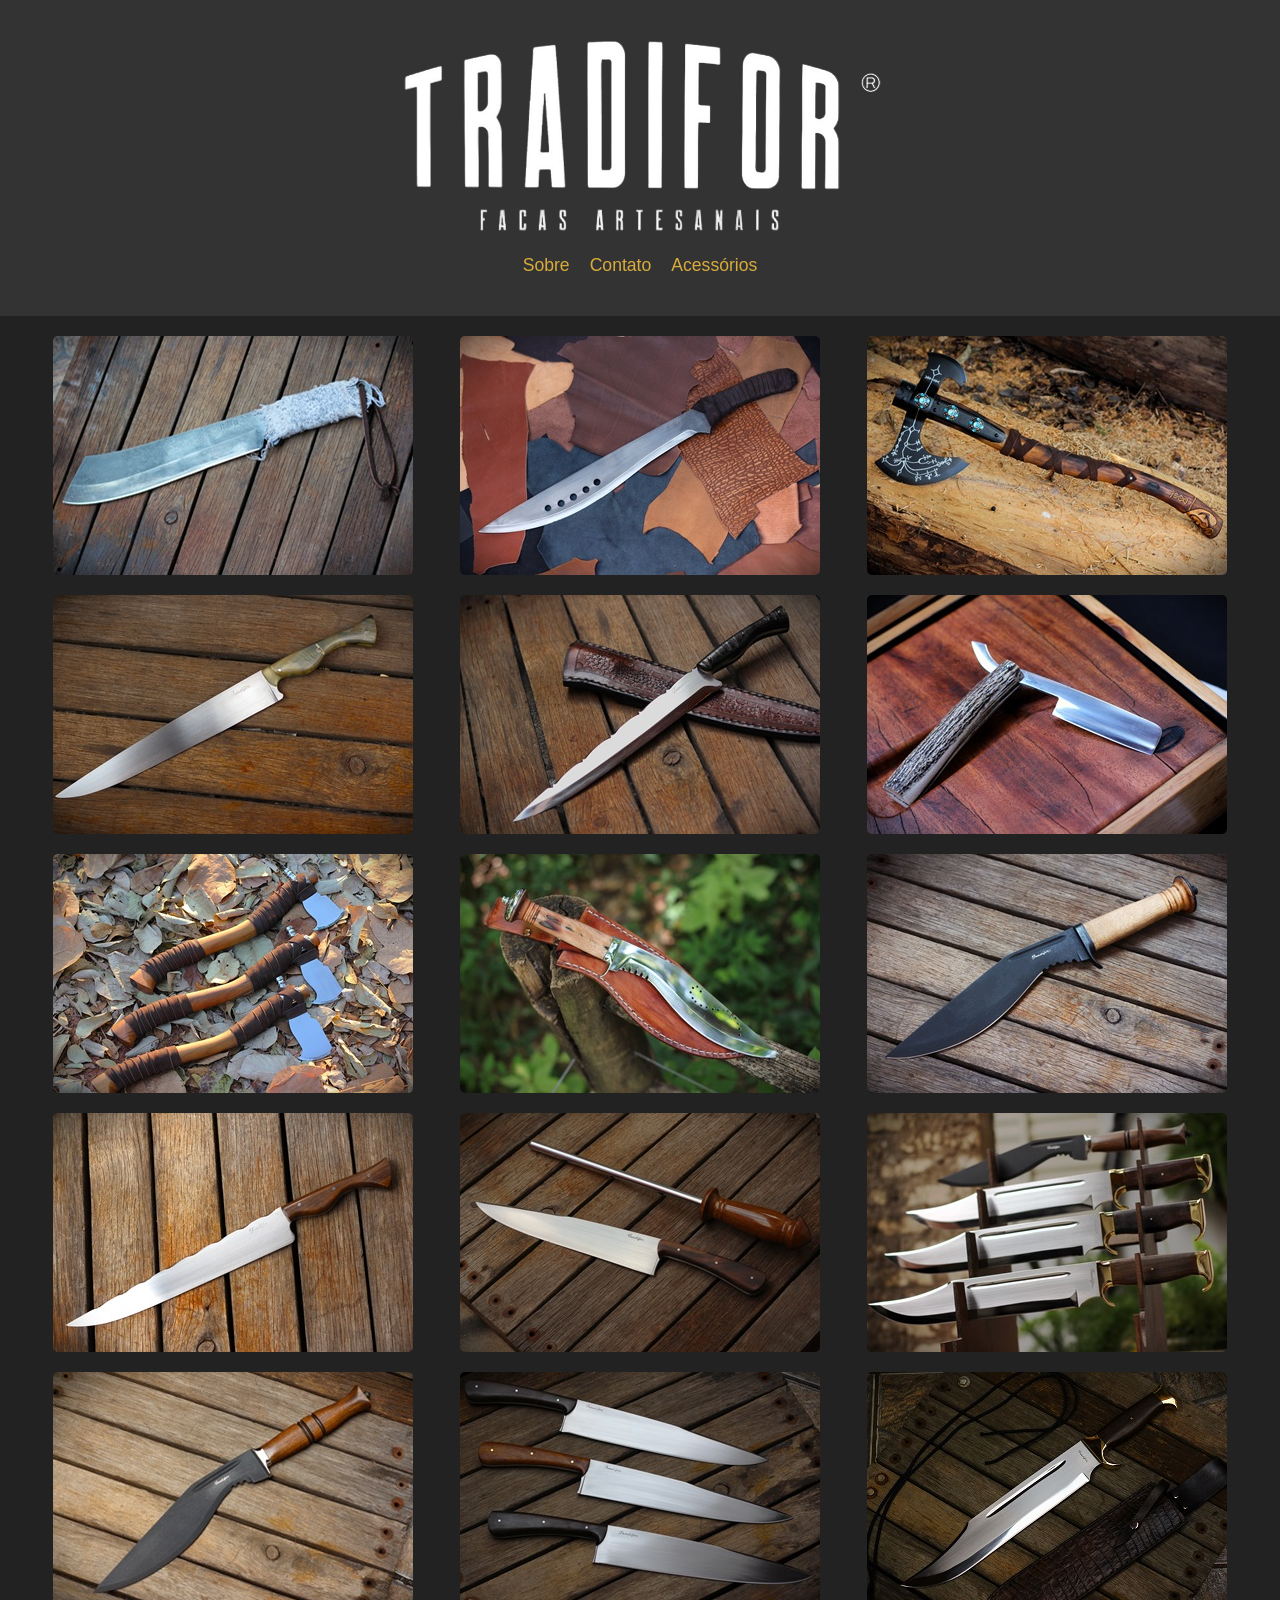
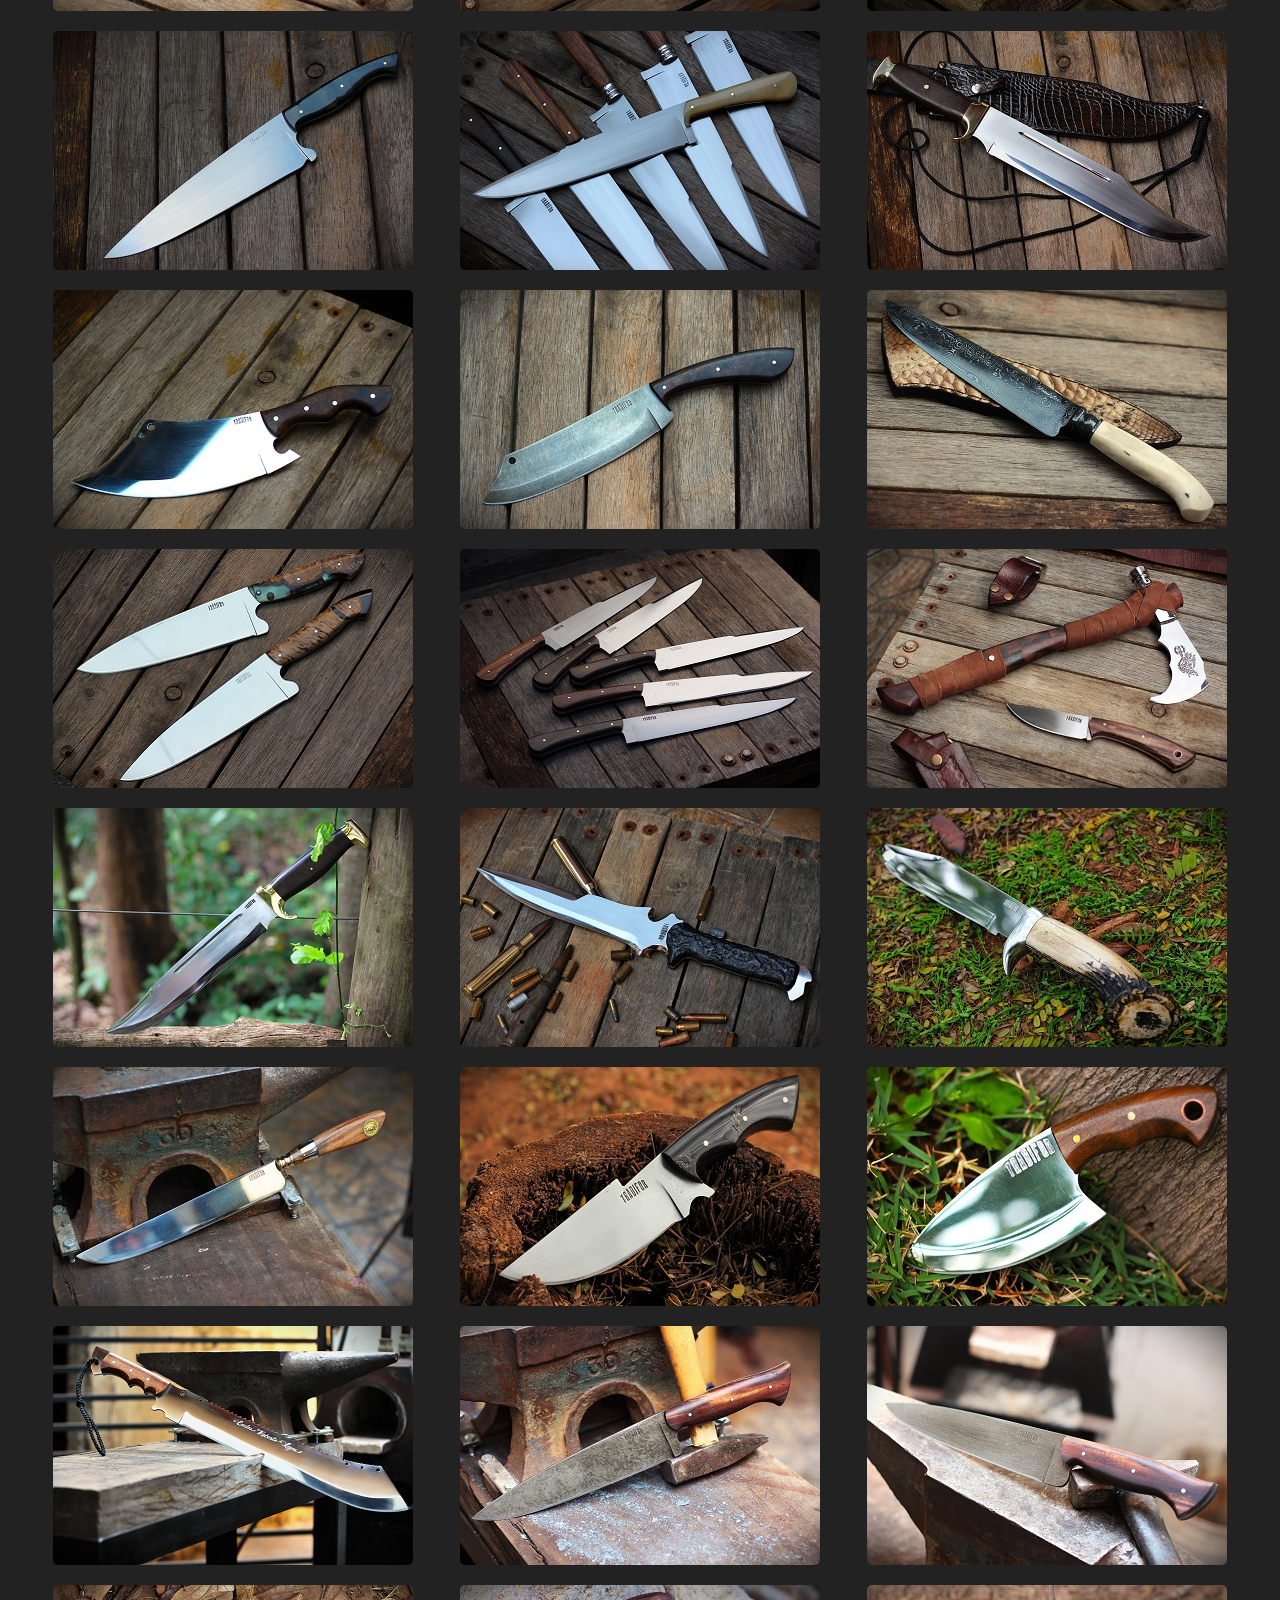
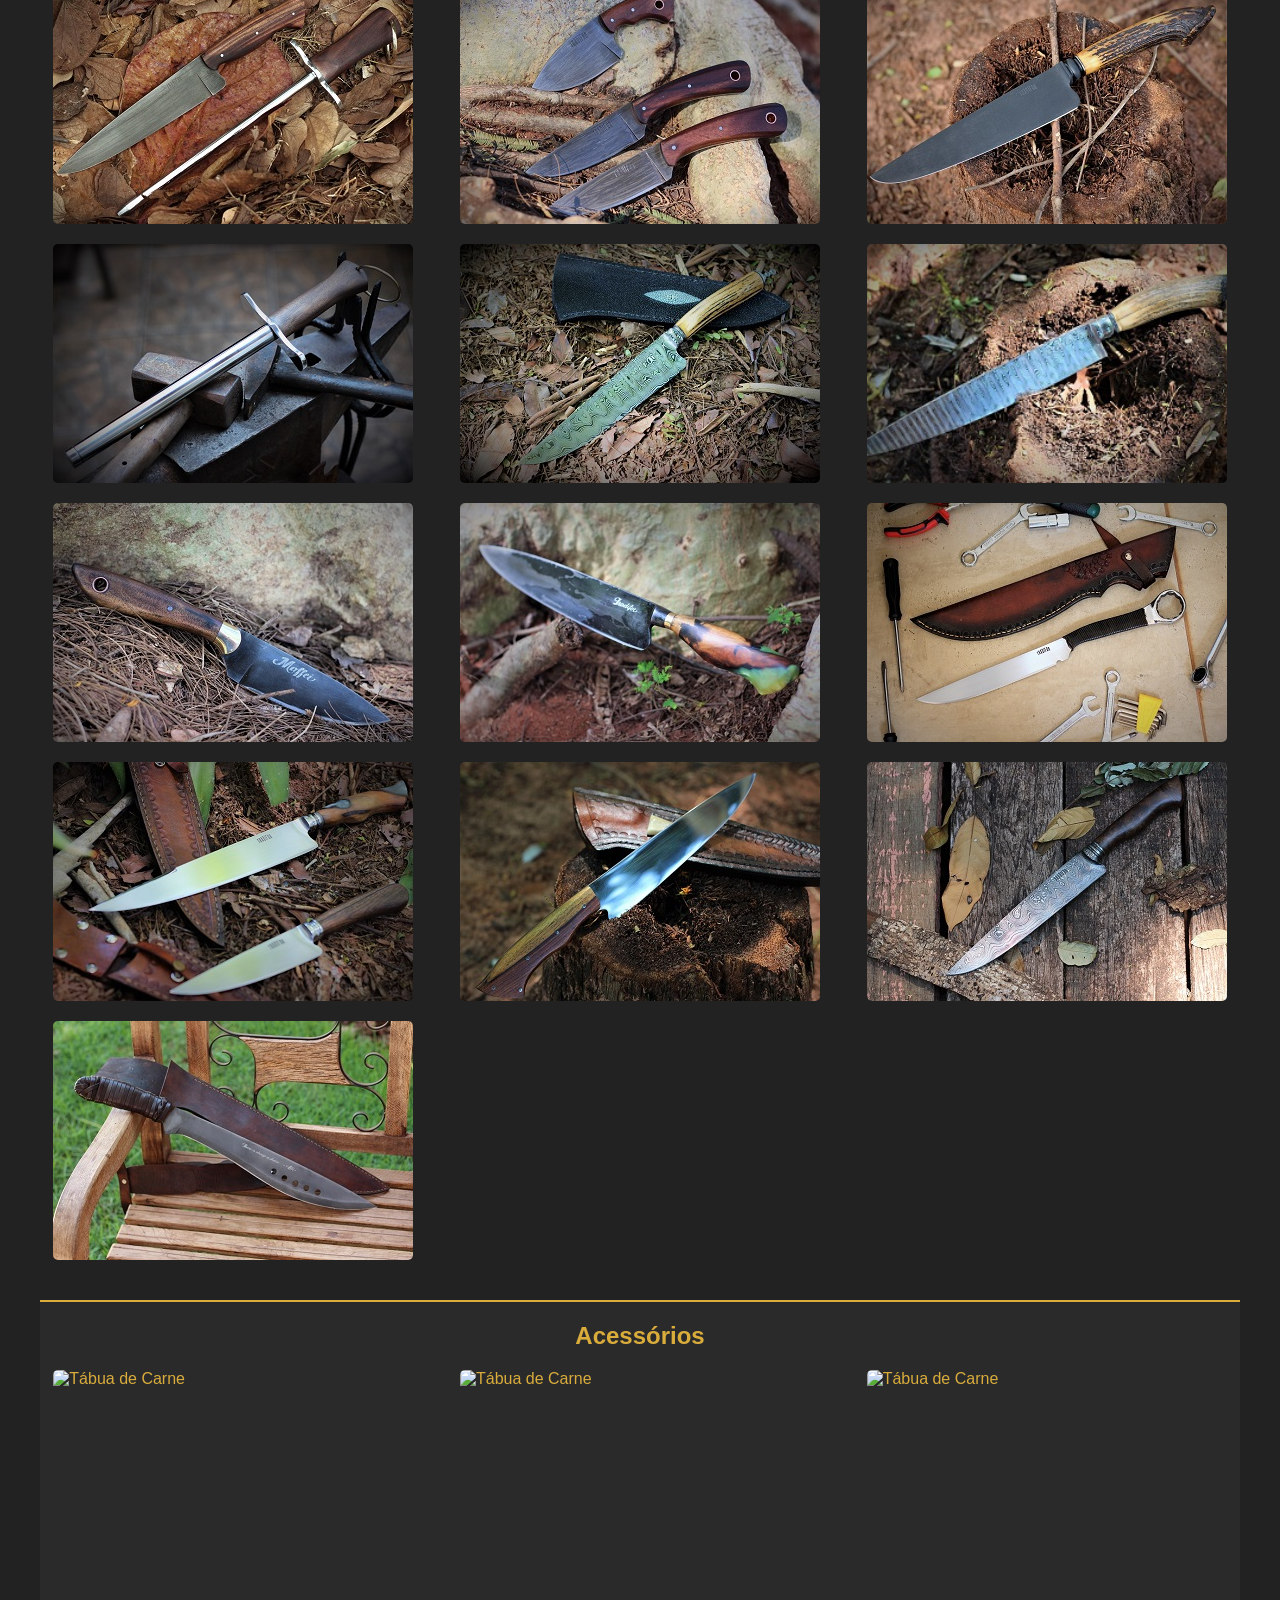
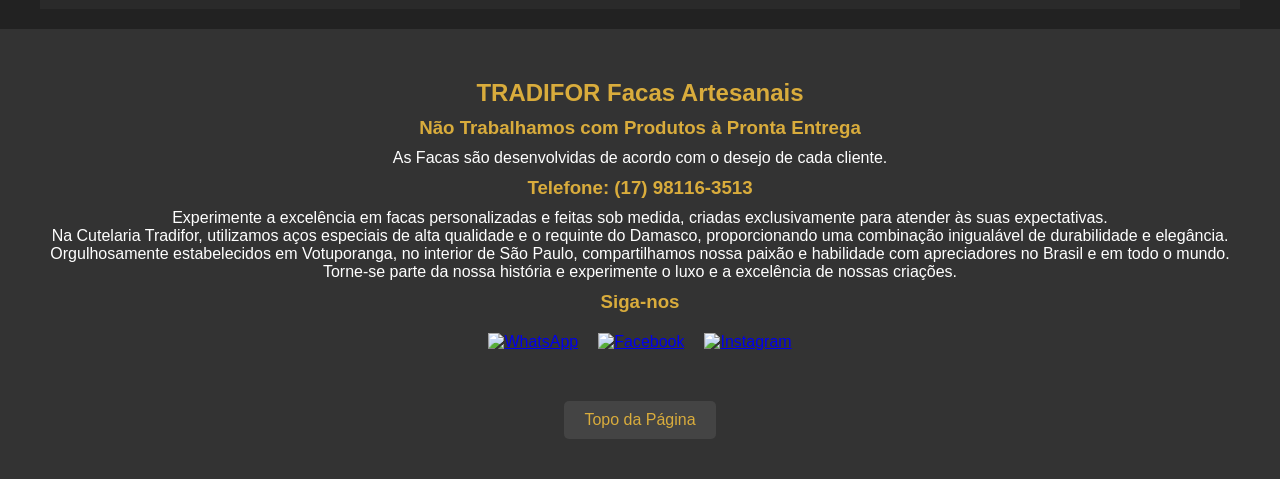
==== index.html @ 14139b2f "v1" ====
<!DOCTYPE html>
<html lang="pt-br">
<head>
    <meta charset="UTF-8">
    <meta name="viewport" content="width=device-width, initial-scale=1.0">
    <meta name="description" content="TRADIFOR Facas Artesanais. Experimente a excelência em facas personalizadas e feitas sob medida.">
    <title>Cutelaria Tradifor - Facas Artesanais</title>
    <link rel="icon" type="image/jpg" href="images/favicon.jpg">
    <link rel="stylesheet" href="styles.css?v=1.3">
</head>
<body id="top">
    <header>
        <div class="container">
            <img src="images/logo.png" alt="Logotipo da Cutelaria Tradifor" class="logo">
            <nav>
                <ul>
                    <li><a href="#sobre">Sobre</a></li>
                    <li><a href="#contato">Contato</a></li>
                    <li><a href="#acessories">Acessórios</a></li>
                </ul>
            </nav>
        </div>
    </header>

    <main class="container">
        <section class="grid" id="knives"></section>
        <section class="separator" id="acessories">
            <h2>Acessórios</h2>
            <div class="grid accessories-grid" id="acessories-grid"></div>
        </section>
    </main>

    <div class="modal" id="modal">
        <div class="modal-content">
            <img class="modal-image" id="modal-image" src="" alt="">
            <p id="modal-description"></p>
        </div>
        <span class="modal-close" onclick="closeModal('modal')">×</span>
    </div>

    <div class="modal" id="acessories-modal">
        <div class="modal-content">
            <img class="modal-image" id="acessories-modal-image" src="" alt="">
            <p id="acessories-modal-description"></p>
        </div>
        <span class="modal-close" onclick="closeModal('acessories-modal')">×</span>
    </div>

    <footer>
        <div class="container">
            <section id="sobre">
                <h2>TRADIFOR Facas Artesanais</h2>
                <h3>Não Trabalhamos com Produtos à Pronta Entrega</h3>
                <p>As Facas são desenvolvidas de acordo com o desejo de cada cliente.</p>
                <h3>Telefone: (17) 98116-3513</h3>
                <p>Experimente a excelência em facas personalizadas e feitas sob medida, criadas exclusivamente para atender às suas expectativas.<br> Na Cutelaria Tradifor, utilizamos aços especiais de alta qualidade e o requinte do Damasco, proporcionando uma combinação inigualável de durabilidade e elegância.<br> Orgulhosamente estabelecidos em Votuporanga, no interior de São Paulo, compartilhamos nossa paixão e habilidade com apreciadores no Brasil e em todo o mundo.<br> Torne-se parte da nossa história e experimente o luxo e a excelência de nossas criações.</p>
            </section>

            <section id="contato">
                <h3>Siga-nos</h3>
                <div class="social-icons">
                    <a href="https://wa.me/5517981163513" target="_blank" aria-label="Contato via WhatsApp">
                        <img src="https://upload.wikimedia.org/wikipedia/commons/6/6b/WhatsApp.svg" alt="WhatsApp" width="30" height="30">
                    </a>
                    <a href="https://www.facebook.com/profile.php?id=100037933211123" target="_blank" aria-label="Página no Facebook">
                        <img src="https://upload.wikimedia.org/wikipedia/commons/5/51/Facebook_f_logo_%282019%29.svg" alt="Facebook" width="30" height="30">
                    </a>
                    <a href="https://www.instagram.com/tradifor" target="_blank" aria-label="Perfil no Instagram">
                        <img src="https://upload.wikimedia.org/wikipedia/commons/thumb/a/a5/Instagram_icon.png/1024px-Instagram_icon.png" alt="Instagram" width="30" height="30">
                    </a>
                </div>
            </section>
        </div>
        <a href="#top" class="top-button">Topo da Página</a>
    </footer>

    <script src="script.js?v=1.3"></script>
</body>
</html>
---- styles.css ----
body {
    font-family: Arial, sans-serif;
    margin: 0;
    padding: 0;
    background-color: #222;
    color: #d9ac3c;
}

.container {
    max-width: 1200px;
    margin: 0 auto;
    padding: 20px;
}

header {
    font-family: 'Stencil', sans-serif;
    text-align: center;
    background-color: #333;
    color: #d9ac3c;
    padding: 10px 0;
}

.logo {
    width: 360px;
    height: auto;
}

@media (min-width: 600px) {
    .logo {
        width: 500px;
    }
}

nav ul {
    list-style-type: none;
    padding: 10px 0;
    margin: 0;
    display: flex;
    justify-content: center;
    gap: 20px;
}

nav ul li {
    display: inline;
}

nav ul li a {
    color: #d9ac3c;
    text-decoration: none;
    font-size: 1.1em;
}

nav ul li a:hover {
    color: #fff;
}

.grid {
    display: grid;
    grid-template-columns: 1fr;
    grid-gap: 20px;
    justify-items: center;
}

@media (min-width: 600px) {
    .grid {
        grid-template-columns: repeat(2, 1fr);
    }
}

@media (min-width: 900px) {
    .grid {
        grid-template-columns: repeat(3, 1fr);
    }
}

.thumbnail {
    cursor: pointer;
    width: 360px;
    height: 239px;
    object-fit: cover;
    border-radius: 5px;
    transition: transform 0.2s;
}

.thumbnail:hover {
    transform: scale(1.05);
}

.modal {
    display: none;
    position: fixed;
    top: 0;
    left: 0;
    width: 100%;
    height: 100%;
    background-color: rgba(0, 0, 0, 0.8);
    z-index: 10;
}

.modal-content {
    position: absolute;
    top: 50%;
    left: 50%;
    transform: translate(-50%, -50%);
    text-align: center;
    background-color: #333;
    padding: 20px;
    border-radius: 5px;
}

.modal-image {
    max-width: 90vw;
    max-height: 80vh;
    width: auto;
    height: auto;
    border-radius: 5px;
}

.modal-close {
    position: absolute;
    top: 15px;
    right: 15px;
    cursor: pointer;
    font-size: 30px;
    color: #d9ac3c;
    transition: color 0.2s;
}

.modal-close:hover {
    color: #fff;
}

.modal-content p {
    color: #fff;
    margin: 10px 0 0;
    font-size: 1em;
}

footer {
    background-color: #333;
    color: #fff;
    padding: 20px 0;
    text-align: center;
}

footer h2, footer h3 {
    color: #d9ac3c;
    margin: 10px 0;
}

footer p {
    margin: 5px 0;
}

.social-icons {
    display: flex;
    justify-content: center;
    gap: 20px;
    padding: 10px 0;
}

.social-icons a img {
    width: 30px;
    height: 30px;
    transition: transform 0.2s;
}

.social-icons a:hover img {
    transform: scale(1.1);
}

.top-button {
    display: inline-block;
    padding: 10px 20px;
    margin: 20px 0;
    color: #d9ac3c;
    text-decoration: none;
    background-color: #444;
    border-radius: 5px;
    font-family: 'Stencil', sans-serif;
    transition: background-color 0.2s;
}

.top-button:hover {
    background-color: #555;
    color: #fff;
}

/* Estilos para separação da seção de acessórios */
.separator {
    margin-top: 40px;
    padding-top: 20px;
    border-top: 2px solid #d9ac3c;
    background-color: #2a2a2a;
}

.separator h2 {
    font-family: 'Stencil', sans-serif;
    text-align: center;
    color: #d9ac3c;
    margin: 0 0 20px 0; /* Remove margem superior e adiciona margem inferior */
    width: 100%; /* Garante que o h2 ocupe a linha inteira */
}

.accessories-grid {
    width: 100%; /* Garante que o grid ocupe toda a largura disponível */
}

/* Ajuste para telas menores */
@media (max-width: 600px) {
    .separator {
        margin-top: 30px;
        padding-top: 15px;
    }
}
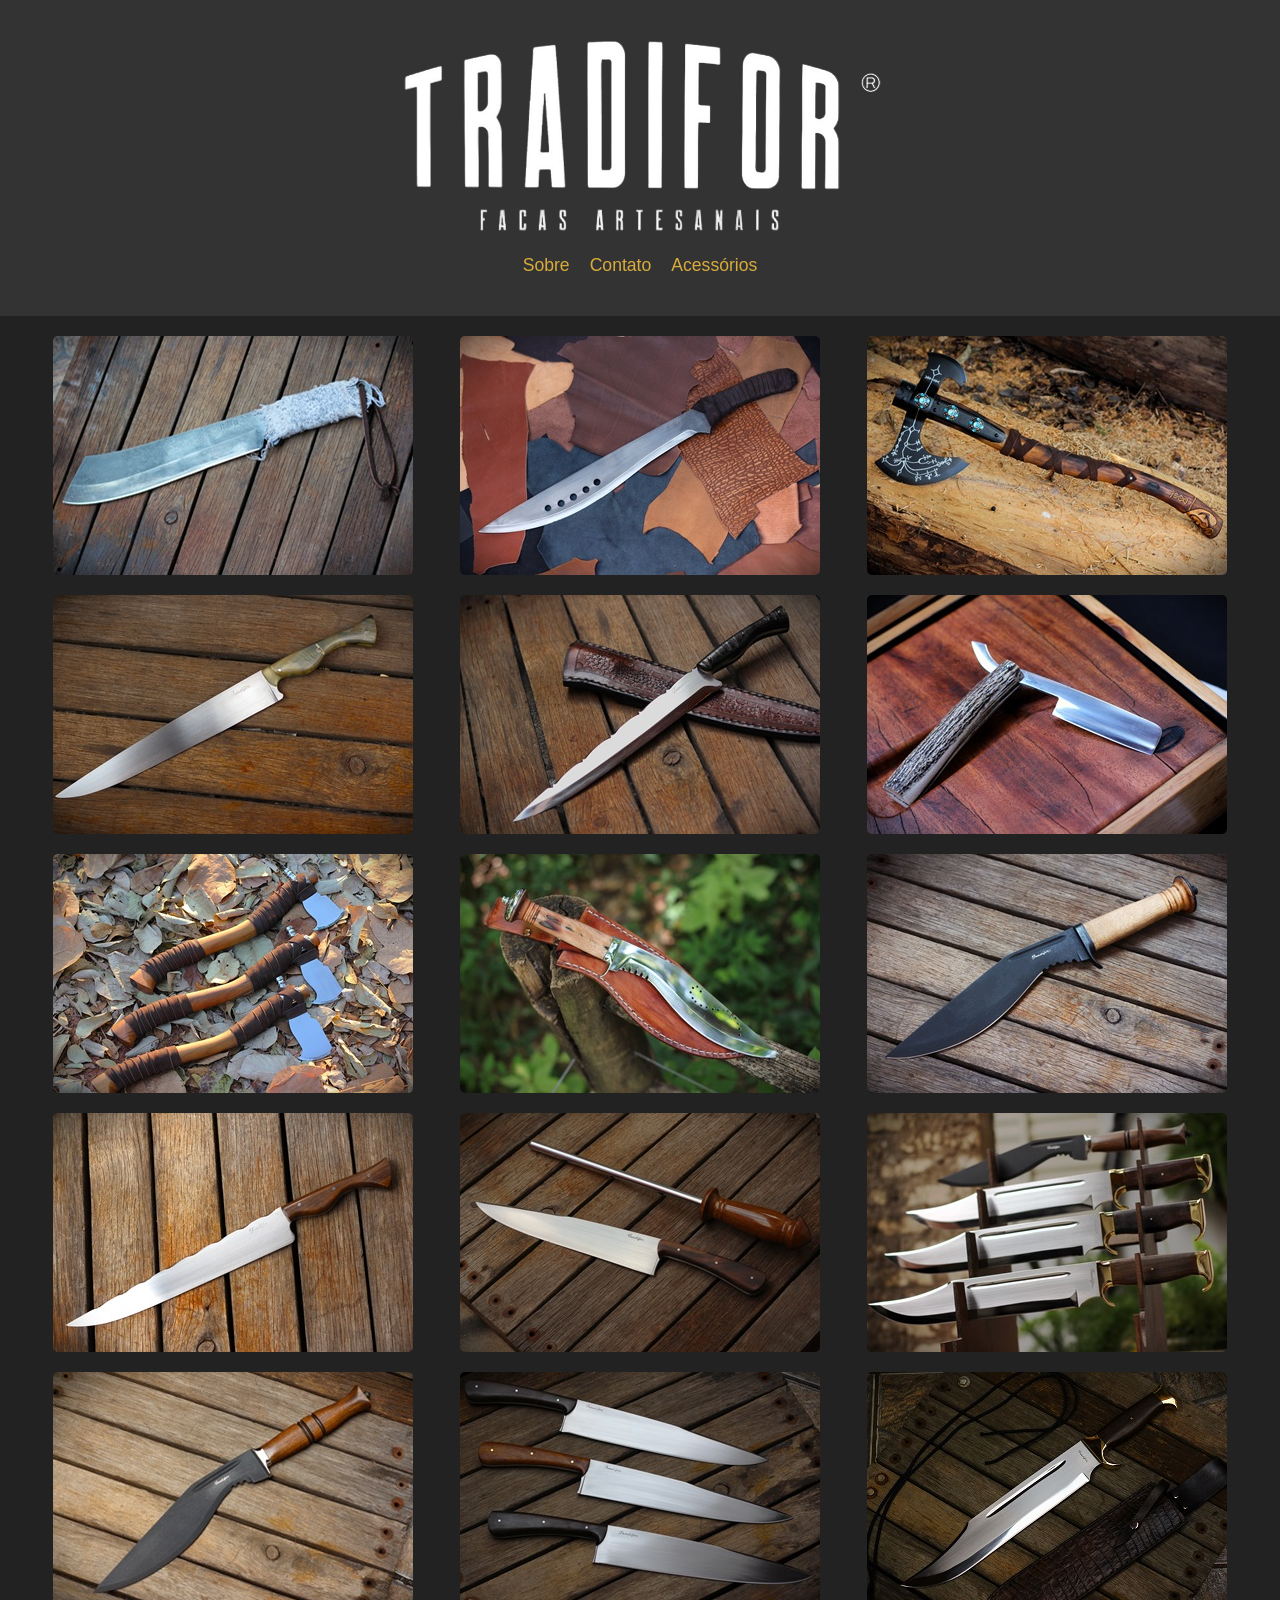
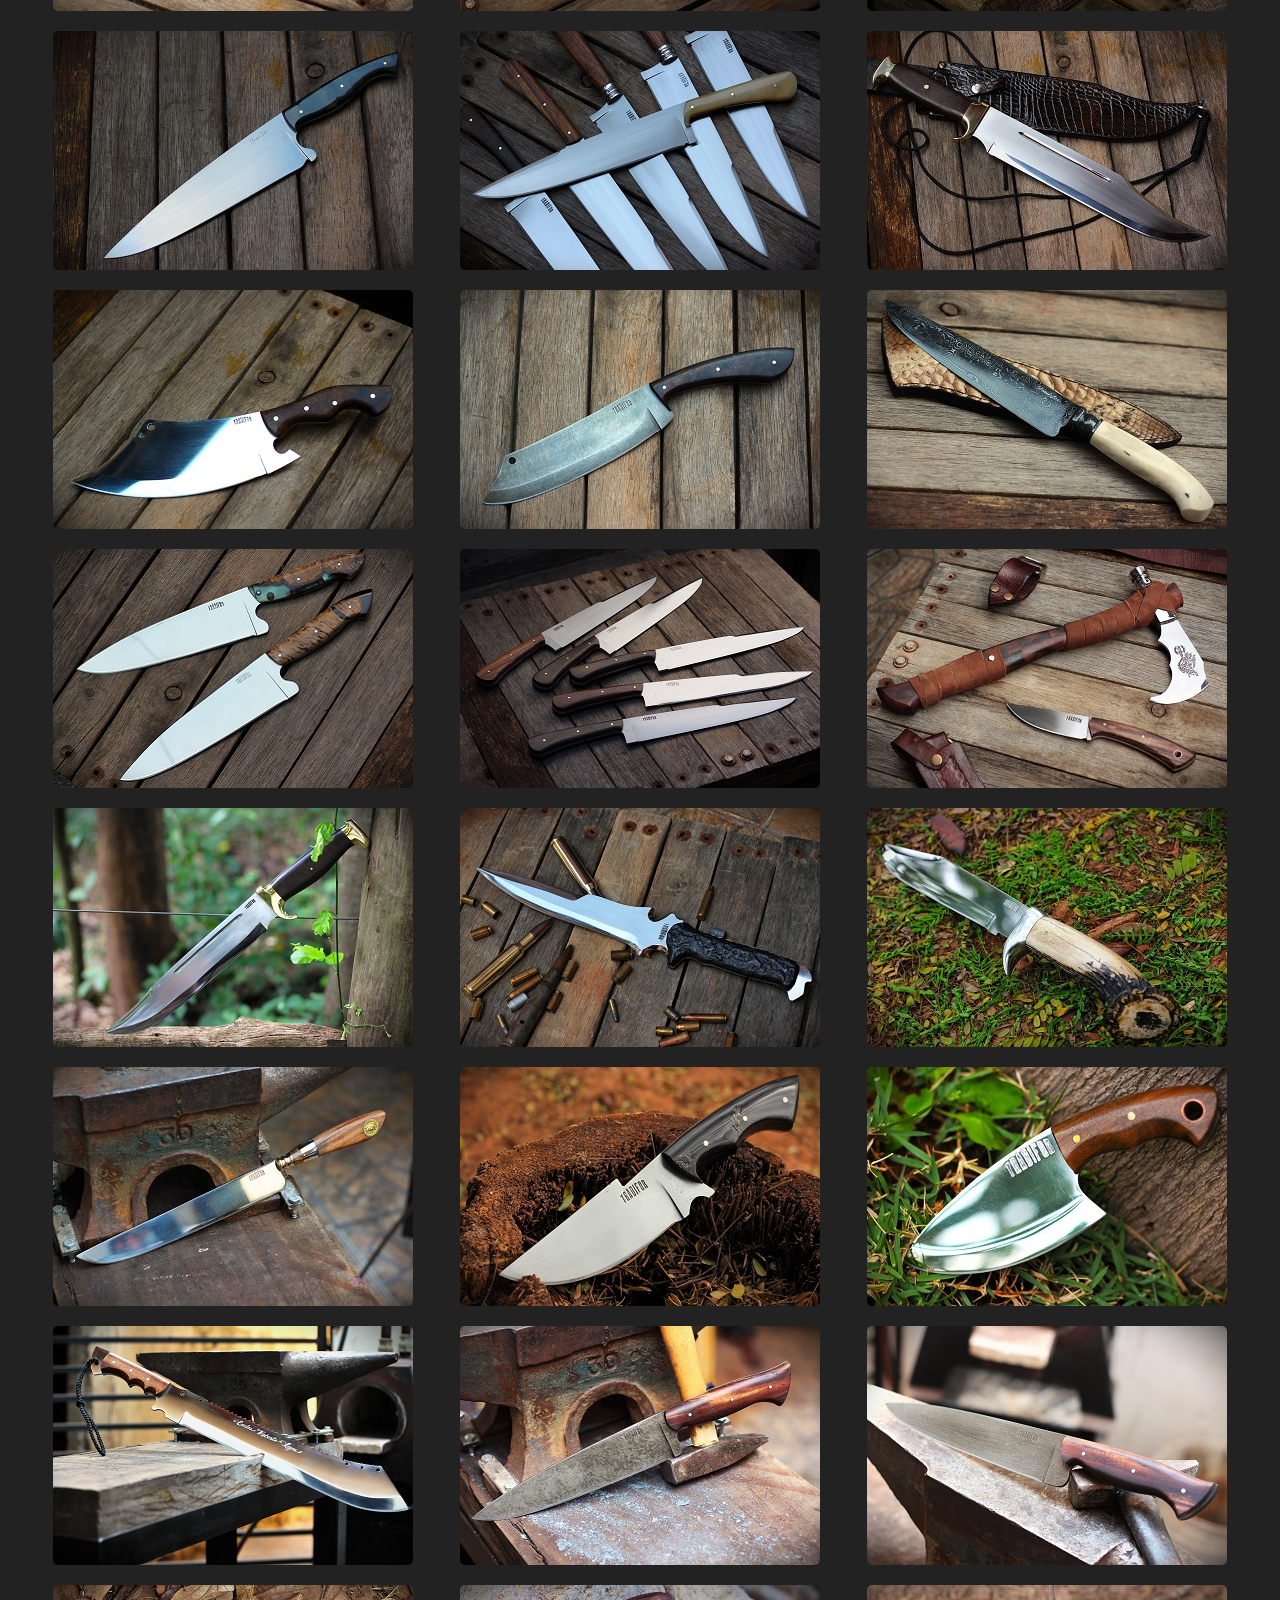
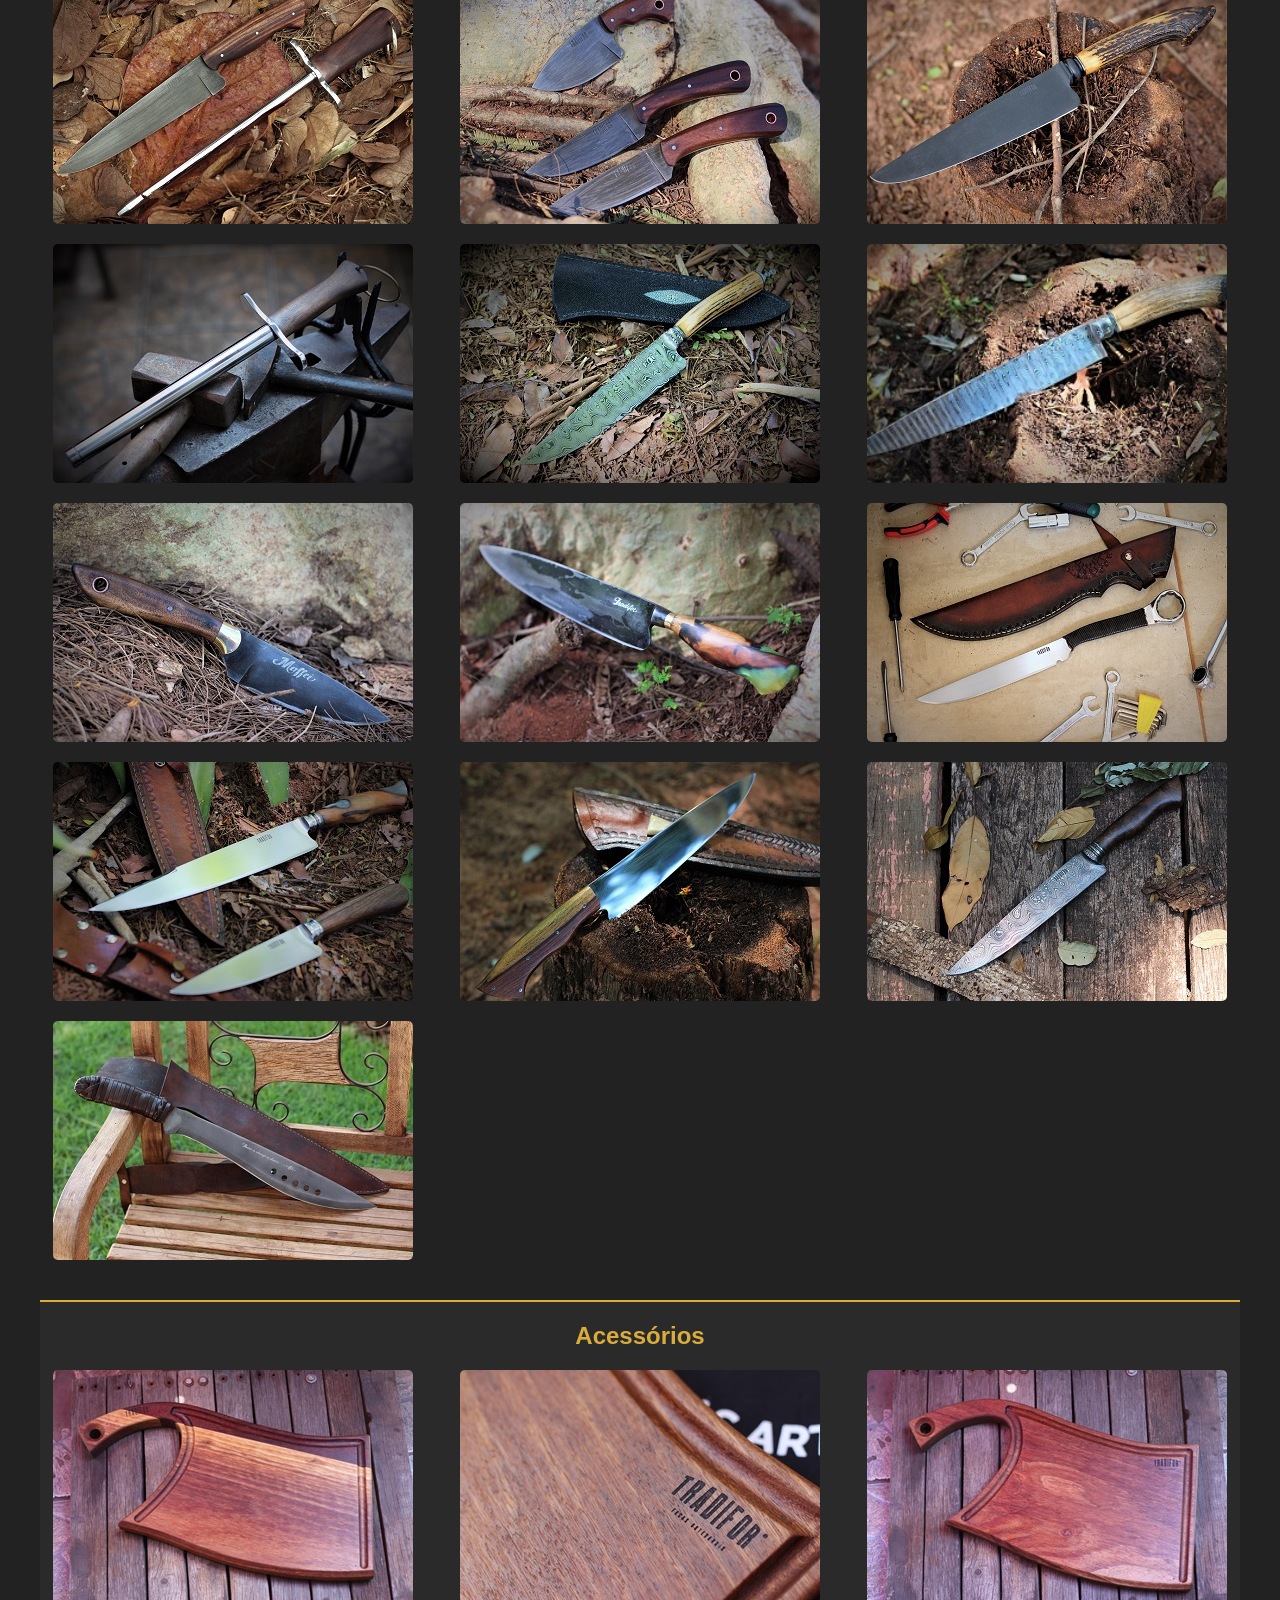
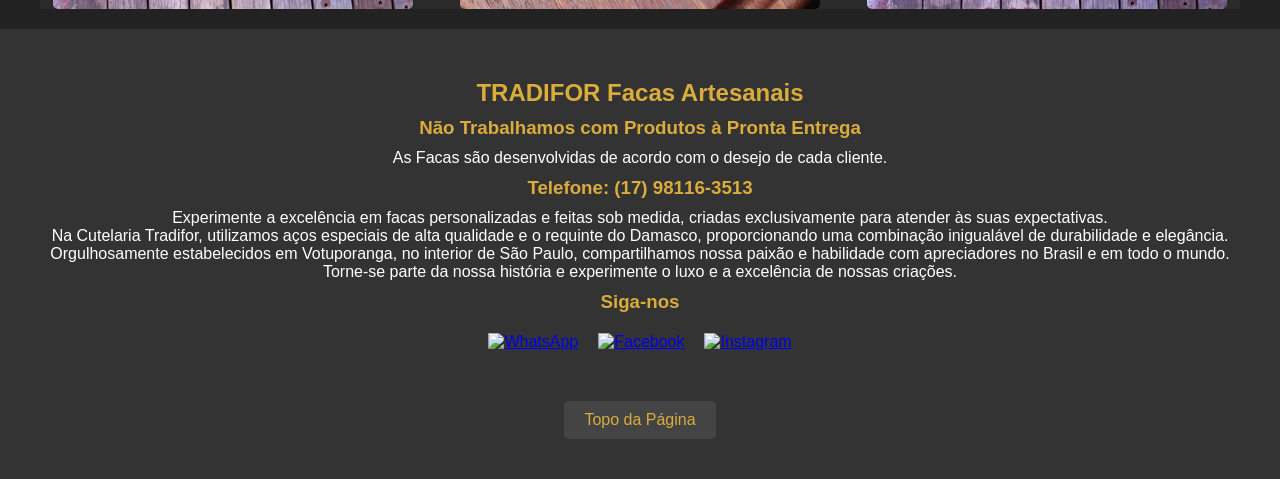
==== commit e5390991: "Add files via upload" ====
--- a/index.html
+++ b/index.html
@@ -60,13 +60,13 @@
                 <h3>Siga-nos</h3>
                 <div class="social-icons">
                     <a href="https://wa.me/5517981163513" target="_blank" aria-label="Contato via WhatsApp">
-                        <img src="https://upload.wikimedia.org/wikipedia/commons/6/6b/WhatsApp.svg" alt="WhatsApp" width="30" height="30">
+                        <img src="images/icons/whatsapp_icon.jpg" alt="WhatsApp">
                     </a>
                     <a href="https://www.facebook.com/profile.php?id=100037933211123" target="_blank" aria-label="Página no Facebook">
-                        <img src="https://upload.wikimedia.org/wikipedia/commons/5/51/Facebook_f_logo_%282019%29.svg" alt="Facebook" width="30" height="30">
+                        <img src="images/icons/facebook_icon.png" alt="Facebook">
                     </a>
                     <a href="https://www.instagram.com/tradifor" target="_blank" aria-label="Perfil no Instagram">
-                        <img src="https://upload.wikimedia.org/wikipedia/commons/thumb/a/a5/Instagram_icon.png/1024px-Instagram_icon.png" alt="Instagram" width="30" height="30">
+                        <img src="images/icons/instagram_icon.jpg" alt="Instagram">
                     </a>
                 </div>
             </section>
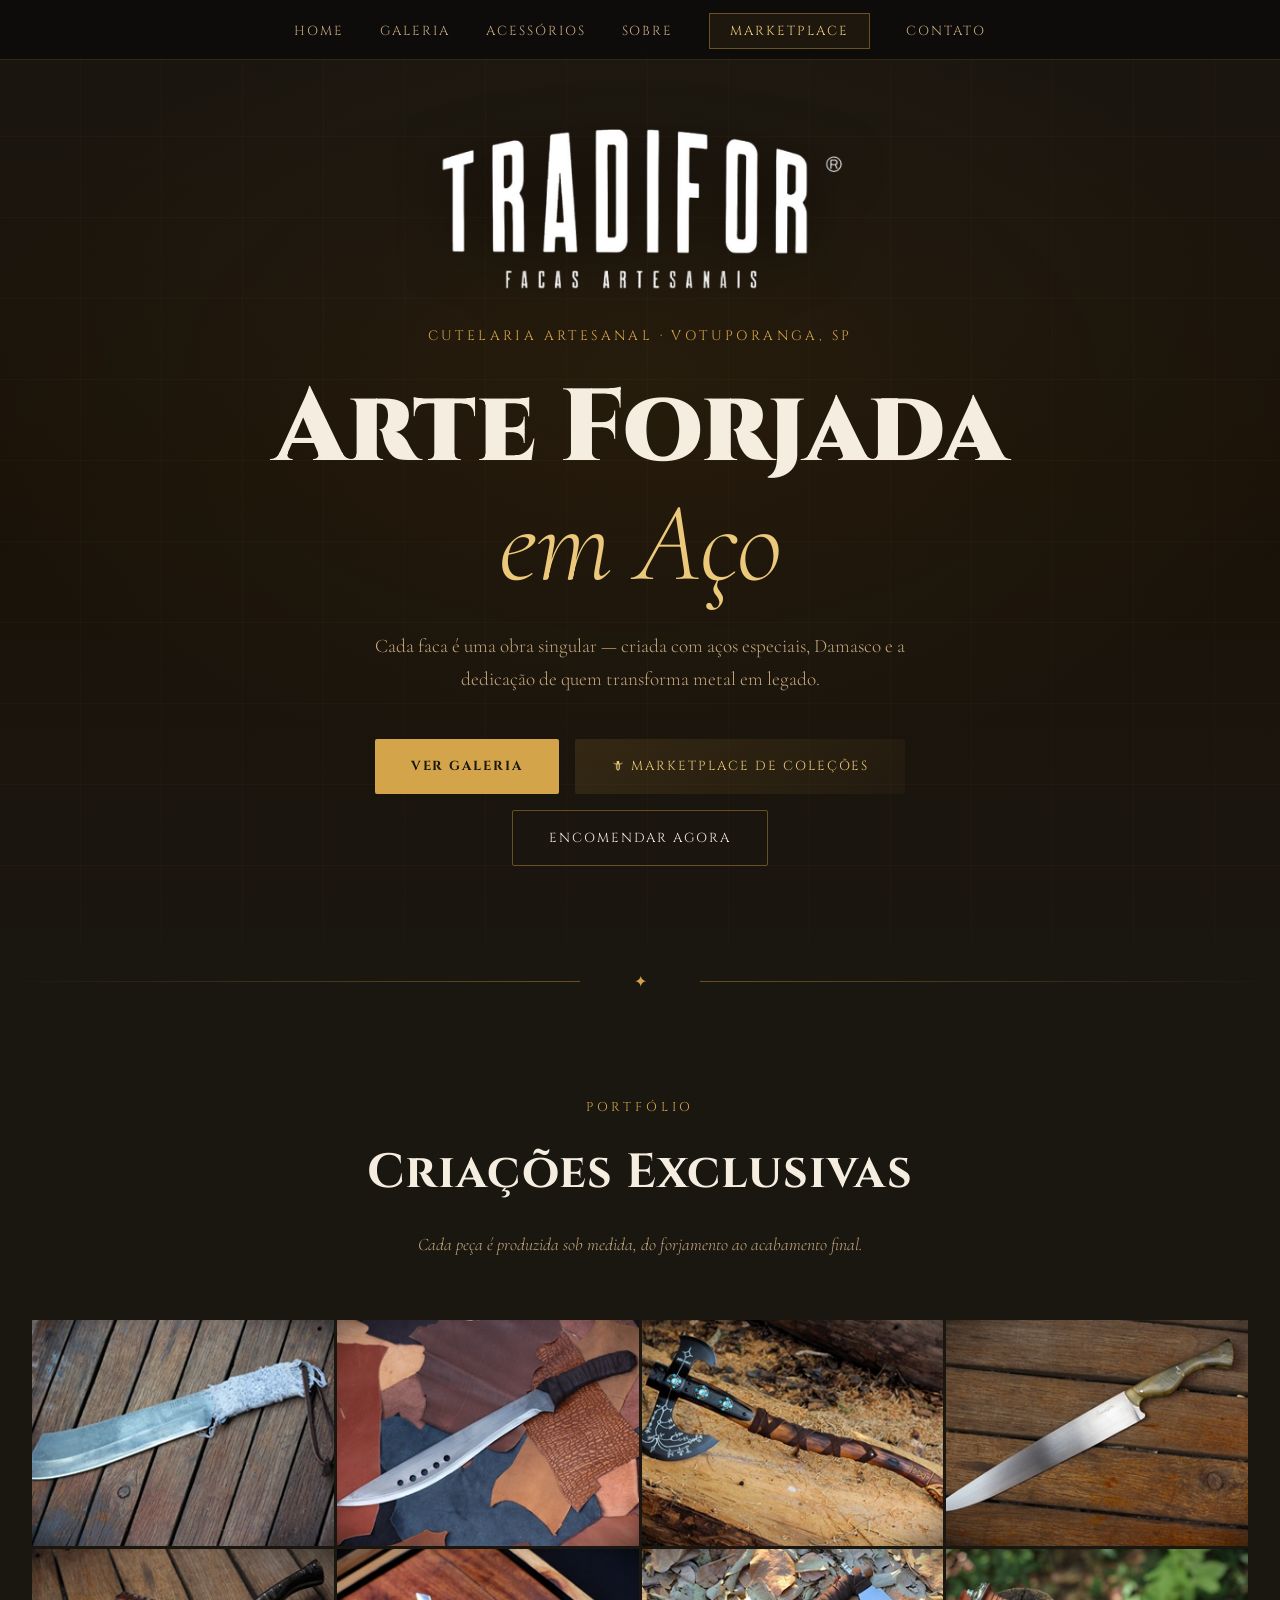
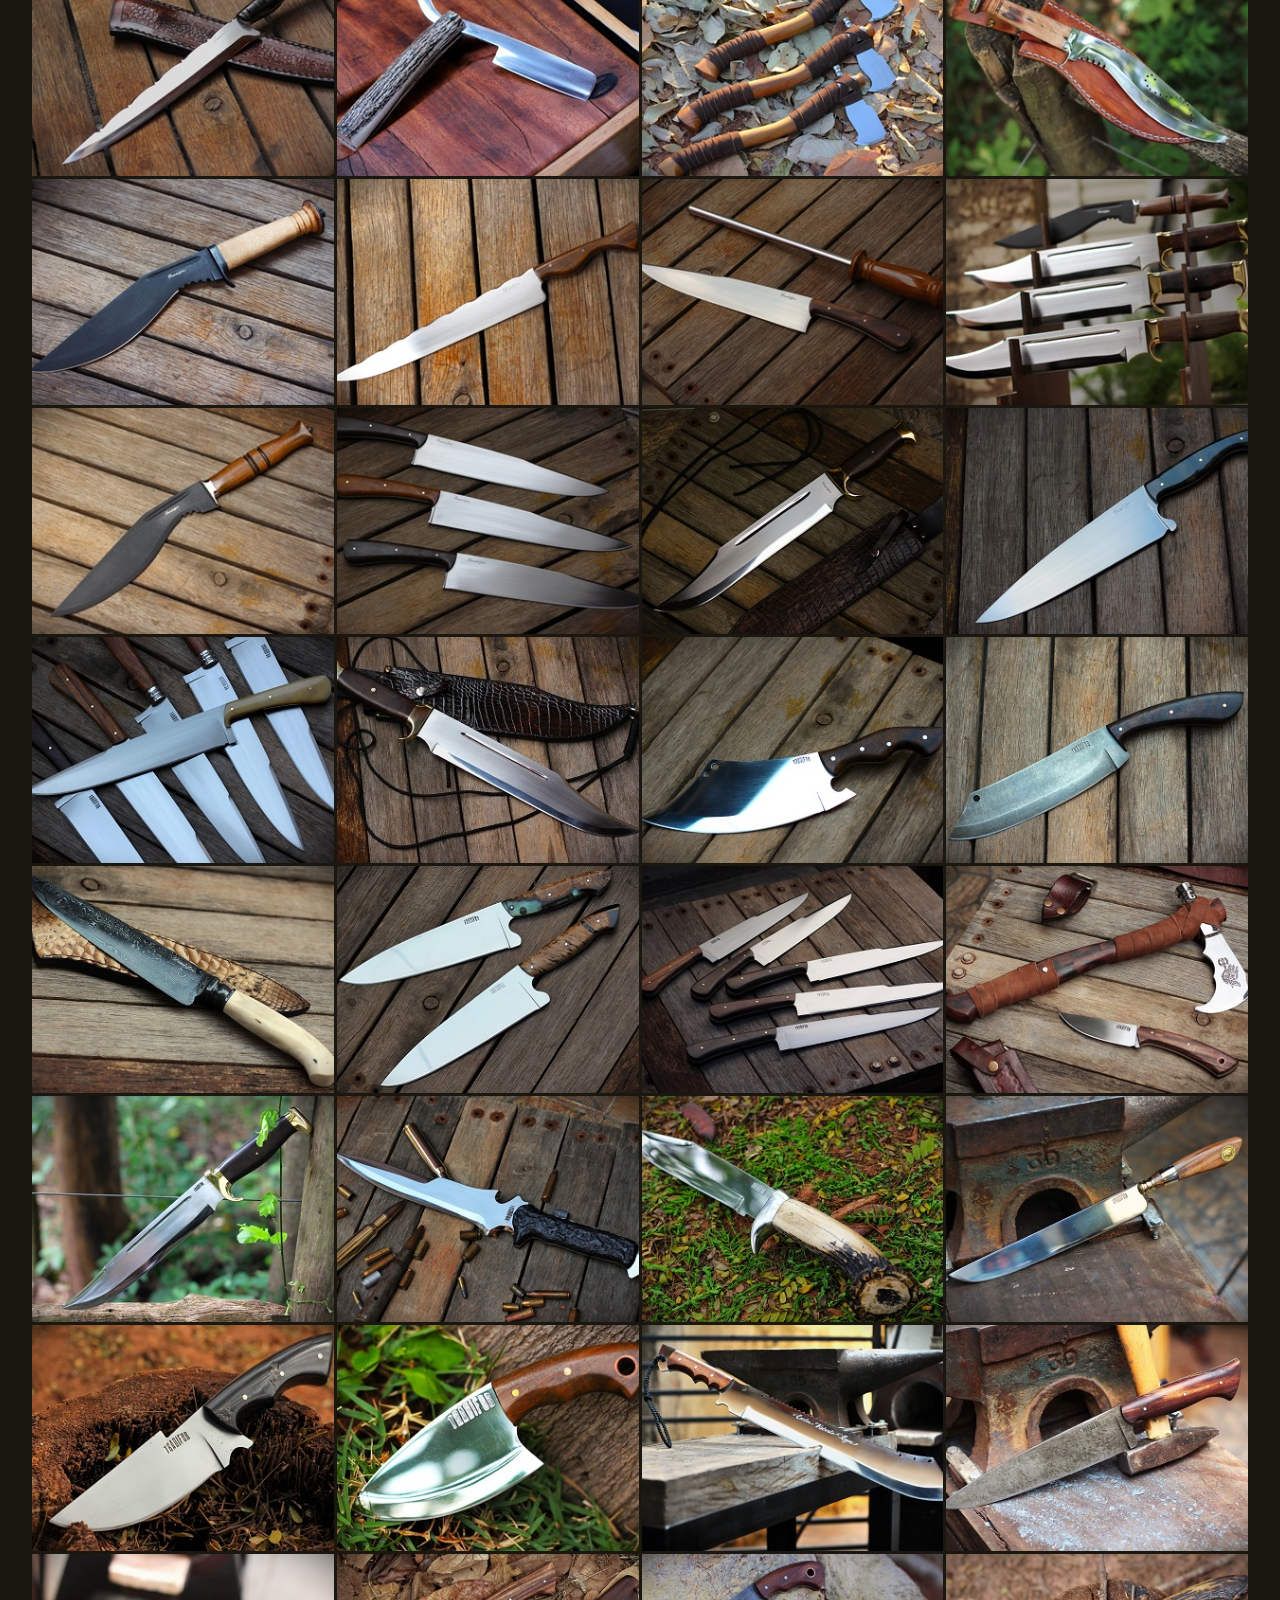
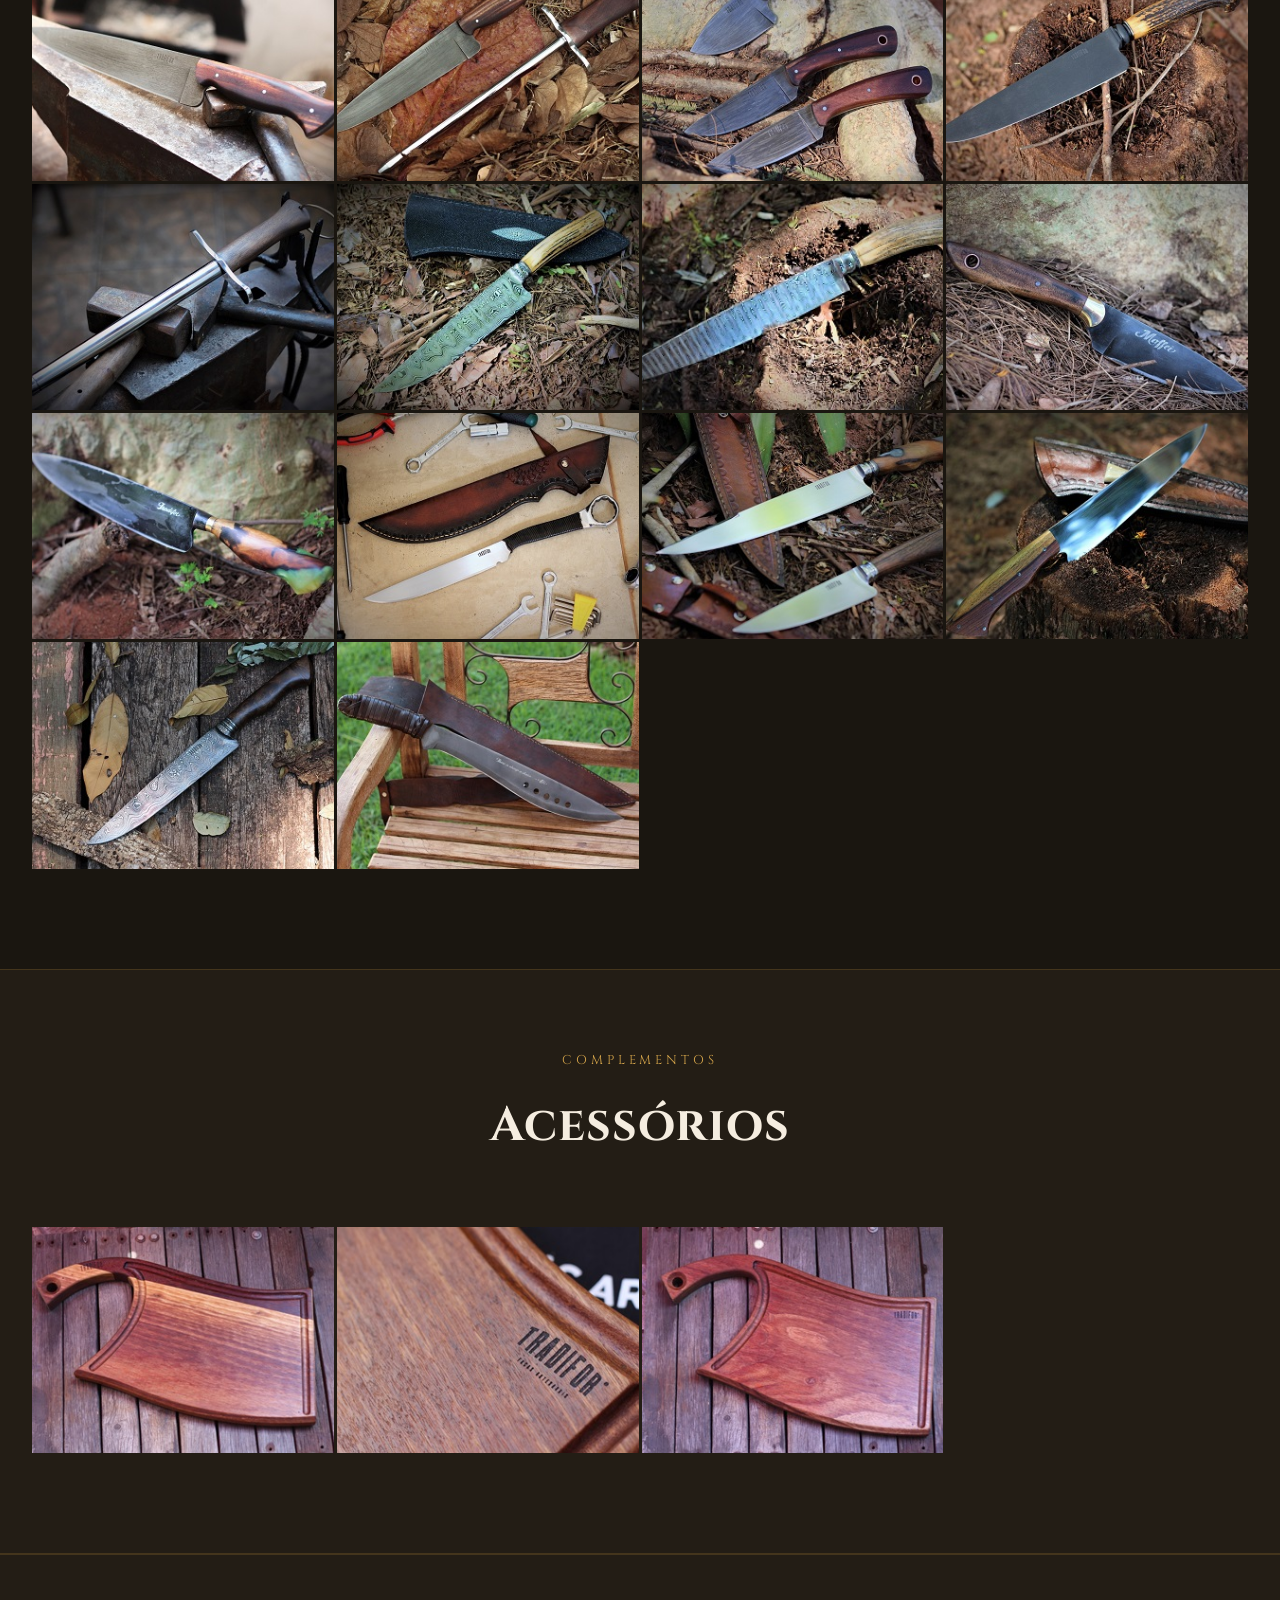
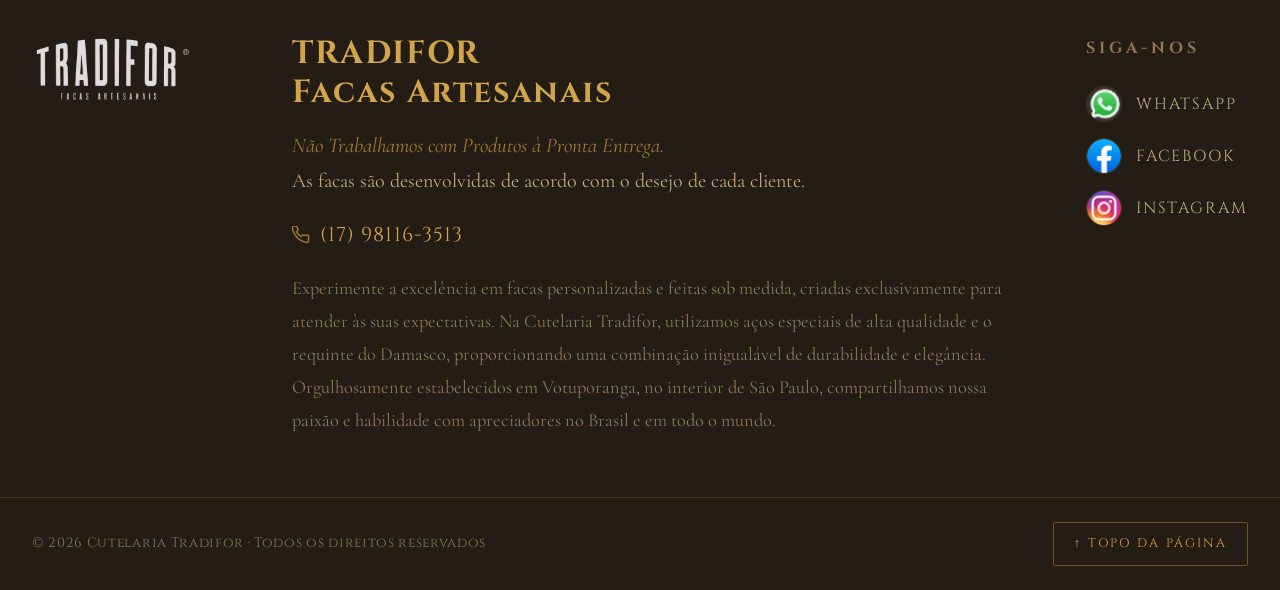
==== commit cfeb0f16: "Add files via upload" ====
--- a/index.html
+++ b/index.html
@@ -1,79 +1,150 @@
-<!DOCTYPE html>
-<html lang="pt-br">
-<head>
-    <meta charset="UTF-8">
-    <meta name="viewport" content="width=device-width, initial-scale=1.0">
-    <meta name="description" content="TRADIFOR Facas Artesanais. Experimente a excelência em facas personalizadas e feitas sob medida.">
-    <title>Cutelaria Tradifor - Facas Artesanais</title>
-    <link rel="icon" type="image/jpg" href="images/favicon.jpg">
-    <link rel="stylesheet" href="styles.css?v=1.3">
-</head>
-<body id="top">
-    <header>
-        <div class="container">
-            <img src="images/logo.png" alt="Logotipo da Cutelaria Tradifor" class="logo">
-            <nav>
-                <ul>
-                    <li><a href="#sobre">Sobre</a></li>
-                    <li><a href="#contato">Contato</a></li>
-                    <li><a href="#acessories">Acessórios</a></li>
-                </ul>
-            </nav>
-        </div>
-    </header>
-
-    <main class="container">
-        <section class="grid" id="knives"></section>
-        <section class="separator" id="acessories">
-            <h2>Acessórios</h2>
-            <div class="grid accessories-grid" id="acessories-grid"></div>
-        </section>
-    </main>
-
-    <div class="modal" id="modal">
-        <div class="modal-content">
-            <img class="modal-image" id="modal-image" src="" alt="">
-            <p id="modal-description"></p>
-        </div>
-        <span class="modal-close" onclick="closeModal('modal')">×</span>
-    </div>
-
-    <div class="modal" id="acessories-modal">
-        <div class="modal-content">
-            <img class="modal-image" id="acessories-modal-image" src="" alt="">
-            <p id="acessories-modal-description"></p>
-        </div>
-        <span class="modal-close" onclick="closeModal('acessories-modal')">×</span>
-    </div>
-
-    <footer>
-        <div class="container">
-            <section id="sobre">
-                <h2>TRADIFOR Facas Artesanais</h2>
-                <h3>Não Trabalhamos com Produtos à Pronta Entrega</h3>
-                <p>As Facas são desenvolvidas de acordo com o desejo de cada cliente.</p>
-                <h3>Telefone: (17) 98116-3513</h3>
-                <p>Experimente a excelência em facas personalizadas e feitas sob medida, criadas exclusivamente para atender às suas expectativas.<br> Na Cutelaria Tradifor, utilizamos aços especiais de alta qualidade e o requinte do Damasco, proporcionando uma combinação inigualável de durabilidade e elegância.<br> Orgulhosamente estabelecidos em Votuporanga, no interior de São Paulo, compartilhamos nossa paixão e habilidade com apreciadores no Brasil e em todo o mundo.<br> Torne-se parte da nossa história e experimente o luxo e a excelência de nossas criações.</p>
-            </section>
-
-            <section id="contato">
-                <h3>Siga-nos</h3>
-                <div class="social-icons">
-                    <a href="https://wa.me/5517981163513" target="_blank" aria-label="Contato via WhatsApp">
-                        <img src="images/icons/whatsapp_icon.jpg" alt="WhatsApp">
-                    </a>
-                    <a href="https://www.facebook.com/profile.php?id=100037933211123" target="_blank" aria-label="Página no Facebook">
-                        <img src="images/icons/facebook_icon.png" alt="Facebook">
-                    </a>
-                    <a href="https://www.instagram.com/tradifor" target="_blank" aria-label="Perfil no Instagram">
-                        <img src="images/icons/instagram_icon.jpg" alt="Instagram">
-                    </a>
-                </div>
-            </section>
-        </div>
-        <a href="#top" class="top-button">Topo da Página</a>
-    </footer>
-
-    <script src="script.js?v=1.3"></script>
-</body>
-</html>+<!DOCTYPE html>
+<html lang="pt-br">
+<head>
+    <meta charset="UTF-8">
+    <meta name="viewport" content="width=device-width, initial-scale=1.0">
+    <meta name="description" content="TRADIFOR Facas Artesanais. Experimente a excelência em facas personalizadas e feitas sob medida.">
+    <title>Cutelaria Tradifor - Facas Artesanais</title>
+    <link rel="icon" type="image/jpg" href="images/favicon.jpg">
+    <link rel="preconnect" href="https://fonts.googleapis.com">
+    <link rel="preconnect" href="https://fonts.gstatic.com" crossorigin>
+    <link href="https://fonts.googleapis.com/css2?family=Cinzel:wght@400;600;700;900&family=Cormorant+Garamond:ital,wght@0,300;0,400;0,600;1,300;1,400&display=swap" rel="stylesheet">
+    <link rel="stylesheet" href="styles.css">
+</head>
+<body id="top">
+
+    <!-- Header -->
+    <header id="site-header">
+        <div class="header-inner">
+            <nav>
+                <ul>
+                    <li><a href="#top">Home</a></li>
+                    <li><a href="#galeria">Galeria</a></li>
+                    <li><a href="#acessories">Acessórios</a></li>
+                    <li><a href="#sobre">Sobre</a></li>
+                    <li><a href="marketplace.html" class="nav-marketplace">Marketplace</a></li>
+                    <li><a href="#contato" class="nav-cta">Contato</a></li>
+                </ul>
+            </nav>
+            <button class="menu-toggle" id="menuToggle" aria-label="Abrir menu">
+                <span></span><span></span><span></span>
+            </button>
+        </div>
+    </header>
+
+    <!-- Hero -->
+    <section class="hero">
+        <div class="hero-bg"></div>
+        <div class="hero-content">
+            <img src="images/logo.png" alt="Logotipo da Cutelaria Tradifor" class="hero-logo">
+            <p class="hero-eyebrow">Cutelaria Artesanal · Votuporanga, SP</p>
+            <h1 class="hero-title">Arte Forjada<br><em>em Aço</em></h1>
+            <p class="hero-subtitle">Cada faca é uma obra singular — criada com aços especiais, Damasco e a dedicação de quem transforma metal em legado.</p>
+            <div class="hero-actions">
+                <a href="#galeria" class="btn btn-primary">Ver Galeria</a>
+                <a href="marketplace.html" class="btn btn-marketplace">🗡 Marketplace de Coleções</a>
+                <a href="https://wa.me/5517981163513" target="_blank" class="btn btn-ghost">Encomendar Agora</a>
+            </div>
+        </div>
+
+    </section>
+
+    <!-- Divider -->
+    <div class="section-divider">
+        <span class="divider-ornament">✦</span>
+    </div>
+
+    <!-- Gallery Section -->
+    <main>
+        <section class="gallery-section" id="galeria">
+            <div class="section-header">
+                <p class="section-label">Portfólio</p>
+                <h2 class="section-title">Criações Exclusivas</h2>
+                <p class="section-desc">Cada peça é produzida sob medida, do forjamento ao acabamento final.</p>
+            </div>
+            <div class="gallery-grid" id="knives"></div>
+        </section>
+
+        <!-- Accessories Section -->
+        <section class="accessories-section" id="acessories">
+            <div class="accessories-inner">
+                <div class="section-header">
+                    <p class="section-label">Complementos</p>
+                    <h2 class="section-title">Acessórios</h2>
+                </div>
+                <div class="gallery-grid accessories-grid" id="acessories-grid"></div>
+            </div>
+        </section>
+    </main>
+
+    <!-- Modals -->
+    <div class="modal" id="modal" role="dialog" aria-modal="true">
+        <div class="modal-backdrop" onclick="closeModal('modal')"></div>
+        <div class="modal-panel">
+            <button class="modal-close" onclick="closeModal('modal')" aria-label="Fechar">✕</button>
+            <div class="modal-img-wrap">
+                <img class="modal-image" id="modal-image" src="" alt="" onclick="closeModal('modal')" style="cursor:zoom-out;">
+            </div>
+            <div class="modal-info">
+                <p id="modal-description"></p>
+                <a href="https://wa.me/5517981163513" target="_blank" class="btn btn-primary modal-cta">Encomendar Esta Peça</a>
+            </div>
+        </div>
+    </div>
+
+    <div class="modal" id="acessories-modal" role="dialog" aria-modal="true">
+        <div class="modal-backdrop" onclick="closeModal('acessories-modal')"></div>
+        <div class="modal-panel">
+            <button class="modal-close" onclick="closeModal('acessories-modal')" aria-label="Fechar">✕</button>
+            <div class="modal-img-wrap">
+                <img class="modal-image" id="acessories-modal-image" src="" alt="" onclick="closeModal('acessories-modal')" style="cursor:zoom-out;">
+            </div>
+            <div class="modal-info">
+                <p id="acessories-modal-description"></p>
+                <a href="https://wa.me/5517981163513" target="_blank" class="btn btn-primary modal-cta">Encomendar</a>
+            </div>
+        </div>
+    </div>
+
+    <!-- Footer -->
+    <footer id="sobre">
+        <div class="footer-top">
+            <div class="footer-brand">
+                <img src="images/logo.png" alt="Tradifor" class="footer-logo">
+            </div>
+            <div class="footer-info">
+                <h2 class="footer-title">TRADIFOR<br>Facas Artesanais</h2>
+                <p class="footer-tagline"><em>Não Trabalhamos com Produtos à Pronta Entrega.</em><br>As facas são desenvolvidas de acordo com o desejo de cada cliente.</p>
+                <p class="footer-phone">
+                    <svg width="18" height="18" viewBox="0 0 24 24" fill="none" stroke="currentColor" stroke-width="2"><path d="M22 16.92v3a2 2 0 01-2.18 2 19.79 19.79 0 01-8.63-3.07A19.5 19.5 0 013.07 9.81 19.79 19.79 0 01.1 1.18 2 2 0 012.11 0h3a2 2 0 012 1.72c.12.96.36 1.9.71 2.81a2 2 0 01-.45 2.11L6.09 7.91a16 16 0 006 6l1.27-1.27a2 2 0 012.11-.45c.91.35 1.85.59 2.81.71A2 2 0 0122 14.92z"></path></svg>
+                    (17) 98116-3513
+                </p>
+                <p class="footer-about">Experimente a excelência em facas personalizadas e feitas sob medida, criadas exclusivamente para atender às suas expectativas. Na Cutelaria Tradifor, utilizamos aços especiais de alta qualidade e o requinte do Damasco, proporcionando uma combinação inigualável de durabilidade e elegância. Orgulhosamente estabelecidos em Votuporanga, no interior de São Paulo, compartilhamos nossa paixão e habilidade com apreciadores no Brasil e em todo o mundo.</p>
+            </div>
+            <div class="footer-social" id="contato">
+                <h3>Siga-nos</h3>
+                <div class="social-icons">
+                    <a href="https://wa.me/5517981163513" target="_blank" aria-label="Contato via WhatsApp" class="social-link">
+                        <img src="images/icons/whatsapp_icon.jpg" alt="WhatsApp">
+                        <span>WhatsApp</span>
+                    </a>
+                    <a href="https://www.facebook.com/profile.php?id=100037933211123" target="_blank" aria-label="Página no Facebook" class="social-link">
+                        <img src="images/icons/facebook_icon.png" alt="Facebook">
+                        <span>Facebook</span>
+                    </a>
+                    <a href="https://www.instagram.com/tradifor" target="_blank" aria-label="Perfil no Instagram" class="social-link">
+                        <img src="images/icons/instagram_icon.jpg" alt="Instagram">
+                        <span>Instagram</span>
+                    </a>
+                </div>
+            </div>
+        </div>
+        <div class="footer-bottom">
+            <p>© 2026 Cutelaria Tradifor · Todos os direitos reservados</p>
+            <a href="#top" class="top-button">↑ Topo da Página</a>
+        </div>
+    </footer>
+
+    <script src="script.js"></script>
+</body>
+</html>
--- a/styles.css
+++ b/styles.css
@@ -1,215 +1,897 @@
-body {
-    font-family: Arial, sans-serif;
-    margin: 0;
-    padding: 0;
-    background-color: #222;
-    color: #d9ac3c;
-}
-
-.container {
-    max-width: 1200px;
-    margin: 0 auto;
-    padding: 20px;
-}
-
-header {
-    font-family: 'Stencil', sans-serif;
-    text-align: center;
-    background-color: #333;
-    color: #d9ac3c;
-    padding: 10px 0;
-}
-
-.logo {
-    width: 360px;
-    height: auto;
-}
-
-@media (min-width: 600px) {
-    .logo {
-        width: 500px;
-    }
-}
-
-nav ul {
-    list-style-type: none;
-    padding: 10px 0;
-    margin: 0;
-    display: flex;
-    justify-content: center;
-    gap: 20px;
-}
-
-nav ul li {
-    display: inline;
-}
-
-nav ul li a {
-    color: #d9ac3c;
-    text-decoration: none;
-    font-size: 1.1em;
-}
-
-nav ul li a:hover {
-    color: #fff;
-}
-
-.grid {
-    display: grid;
-    grid-template-columns: 1fr;
-    grid-gap: 20px;
-    justify-items: center;
-}
-
-@media (min-width: 600px) {
-    .grid {
-        grid-template-columns: repeat(2, 1fr);
-    }
-}
-
-@media (min-width: 900px) {
-    .grid {
-        grid-template-columns: repeat(3, 1fr);
-    }
-}
-
-.thumbnail {
-    cursor: pointer;
-    width: 360px;
-    height: 239px;
-    object-fit: cover;
-    border-radius: 5px;
-    transition: transform 0.2s;
-}
-
-.thumbnail:hover {
-    transform: scale(1.05);
-}
-
-.modal {
-    display: none;
-    position: fixed;
-    top: 0;
-    left: 0;
-    width: 100%;
-    height: 100%;
-    background-color: rgba(0, 0, 0, 0.8);
-    z-index: 10;
-}
-
-.modal-content {
-    position: absolute;
-    top: 50%;
-    left: 50%;
-    transform: translate(-50%, -50%);
-    text-align: center;
-    background-color: #333;
-    padding: 20px;
-    border-radius: 5px;
-}
-
-.modal-image {
-    max-width: 90vw;
-    max-height: 80vh;
-    width: auto;
-    height: auto;
-    border-radius: 5px;
-}
-
-.modal-close {
-    position: absolute;
-    top: 15px;
-    right: 15px;
-    cursor: pointer;
-    font-size: 30px;
-    color: #d9ac3c;
-    transition: color 0.2s;
-}
-
-.modal-close:hover {
-    color: #fff;
-}
-
-.modal-content p {
-    color: #fff;
-    margin: 10px 0 0;
-    font-size: 1em;
-}
-
-footer {
-    background-color: #333;
-    color: #fff;
-    padding: 20px 0;
-    text-align: center;
-}
-
-footer h2, footer h3 {
-    color: #d9ac3c;
-    margin: 10px 0;
-}
-
-footer p {
-    margin: 5px 0;
-}
-
-.social-icons {
-    display: flex;
-    justify-content: center;
-    gap: 20px;
-    padding: 10px 0;
-}
-
-.social-icons a img {
-    width: 30px;
-    height: 30px;
-    transition: transform 0.2s;
-}
-
-.social-icons a:hover img {
-    transform: scale(1.1);
-}
-
-.top-button {
-    display: inline-block;
-    padding: 10px 20px;
-    margin: 20px 0;
-    color: #d9ac3c;
-    text-decoration: none;
-    background-color: #444;
-    border-radius: 5px;
-    font-family: 'Stencil', sans-serif;
-    transition: background-color 0.2s;
-}
-
-.top-button:hover {
-    background-color: #555;
-    color: #fff;
-}
-
-/* Estilos para separação da seção de acessórios */
-.separator {
-    margin-top: 40px;
-    padding-top: 20px;
-    border-top: 2px solid #d9ac3c;
-    background-color: #2a2a2a;
-}
-
-.separator h2 {
-    font-family: 'Stencil', sans-serif;
-    text-align: center;
-    color: #d9ac3c;
-    margin: 0 0 20px 0; /* Remove margem superior e adiciona margem inferior */
-    width: 100%; /* Garante que o h2 ocupe a linha inteira */
-}
-
-.accessories-grid {
-    width: 100%; /* Garante que o grid ocupe toda a largura disponível */
-}
-
-/* Ajuste para telas menores */
-@media (max-width: 600px) {
-    .separator {
-        margin-top: 30px;
-        padding-top: 15px;
-    }
-}+/* ===========================
+   TRADIFOR — CSS Modernizado
+   =========================== */
+
+:root {
+    --gold: #d4a44a;
+    --gold-light: #ecc97a;
+    --gold-dim: #a07835;
+    --bg-deep: #1a1610;
+    --bg-mid: #231d15;
+    --bg-card: #2a2319;
+    --bg-surface: #322b1f;
+    --text-primary: #f5ede0;
+    --text-secondary: #c4a87e;
+    --text-muted: #8c7655;
+    --border: rgba(201, 150, 58, 0.2);
+    --border-strong: rgba(201, 150, 58, 0.45);
+    --shadow-gold: 0 0 40px rgba(201, 150, 58, 0.12);
+    --font-display: 'Cinzel', serif;
+    --font-body: 'Cormorant Garamond', serif;
+    --radius: 2px;
+    --transition: 0.35s cubic-bezier(0.25, 0.46, 0.45, 0.94);
+}
+
+*, *::before, *::after {
+    box-sizing: border-box;
+    margin: 0;
+    padding: 0;
+}
+
+html {
+    scroll-behavior: smooth;
+}
+
+body {
+    font-family: var(--font-body);
+    background-color: var(--bg-deep);
+    color: var(--text-primary);
+    font-size: 18px;
+    line-height: 1.7;
+    overflow-x: hidden;
+}
+
+/* ===========================
+   HEADER
+   =========================== */
+
+#site-header {
+    position: fixed;
+    top: 0;
+    left: 0;
+    right: 0;
+    z-index: 100;
+    background: rgba(14, 12, 10, 0.9);
+    backdrop-filter: blur(12px);
+    -webkit-backdrop-filter: blur(12px);
+    border-bottom: 1px solid var(--border);
+    transition: background var(--transition);
+}
+
+.header-inner {
+    max-width: 1300px;
+    margin: 0 auto;
+    padding: 14px 32px;
+    display: flex;
+    align-items: center;
+    justify-content: center;
+    gap: 24px;
+    position: relative;
+}
+
+.logo-wrap .logo {
+    height: 60px;
+    width: auto;
+    display: block;
+}
+
+nav ul {
+    list-style: none;
+    display: flex;
+    align-items: center;
+    gap: 36px;
+}
+
+nav ul li a {
+    font-family: var(--font-display);
+    font-size: 0.82rem;
+    letter-spacing: 0.15em;
+    text-transform: uppercase;
+    color: var(--text-secondary);
+    text-decoration: none;
+    transition: color var(--transition);
+}
+
+nav ul li a:hover {
+    color: var(--gold-light);
+}
+
+nav ul li a.nav-marketplace {
+    color: var(--gold-light);
+    border: 1px solid var(--border-strong);
+    padding: 8px 20px;
+    transition: all var(--transition);
+    background: rgba(201, 150, 58, 0.08);
+}
+
+nav ul li a.nav-marketplace:hover {
+    background: rgba(201, 150, 58, 0.2);
+    color: var(--gold-light);
+    border-color: var(--gold-light);
+}
+
+.btn-marketplace {
+    background: linear-gradient(135deg, rgba(201, 150, 58, 0.15) 0%, rgba(201, 150, 58, 0.05) 100%);
+    color: var(--gold-light);
+    border: 1px solid var(--border-strong);
+    position: relative;
+    overflow: hidden;
+}
+
+.btn-marketplace::before {
+    content: '';
+    position: absolute;
+    inset: 0;
+    background: linear-gradient(135deg, rgba(201, 150, 58, 0.3), transparent);
+    opacity: 0;
+    transition: opacity var(--transition);
+}
+
+.btn-marketplace:hover {
+    color: var(--gold-light);
+    border-color: var(--gold);
+    transform: translateY(-2px);
+    box-shadow: 0 8px 30px rgba(201, 150, 58, 0.2);
+}
+
+.btn-marketplace:hover::before {
+    opacity: 1;
+}
+    color: var(--gold);
+    border: 1px solid var(--border-strong);
+    padding: 8px 20px;
+    transition: all var(--transition);
+}
+
+nav ul li a.nav-cta:hover {
+    background: var(--gold);
+    color: var(--bg-deep);
+    border-color: var(--gold);
+}
+
+.menu-toggle {
+    display: none;
+    flex-direction: column;
+    gap: 5px;
+    background: none;
+    border: none;
+    cursor: pointer;
+    padding: 4px;
+    position: absolute;
+    right: 32px;
+    top: 50%;
+    transform: translateY(-50%);
+}
+
+.menu-toggle span {
+    display: block;
+    width: 26px;
+    height: 2px;
+    background: var(--gold);
+    transition: all var(--transition);
+}
+
+/* ===========================
+   HERO
+   =========================== */
+
+.hero {
+    position: relative;
+    min-height: 100vh;
+    display: flex;
+    align-items: center;
+    justify-content: center;
+    overflow: hidden;
+    text-align: center;
+    padding: 120px 32px 80px;
+}
+
+.hero-bg {
+    position: absolute;
+    inset: 0;
+    background:
+        radial-gradient(ellipse 80% 60% at 50% 40%, rgba(201, 150, 58, 0.07) 0%, transparent 70%),
+        linear-gradient(180deg, var(--bg-deep) 0%, #1a1208 50%, var(--bg-deep) 100%);
+    z-index: 0;
+}
+
+.hero-bg::after {
+    content: '';
+    position: absolute;
+    inset: 0;
+    background-image:
+        repeating-linear-gradient(
+            90deg,
+            transparent,
+            transparent 80px,
+            rgba(201, 150, 58, 0.03) 80px,
+            rgba(201, 150, 58, 0.03) 81px
+        ),
+        repeating-linear-gradient(
+            0deg,
+            transparent,
+            transparent 80px,
+            rgba(201, 150, 58, 0.03) 80px,
+            rgba(201, 150, 58, 0.03) 81px
+        );
+}
+
+.hero-content {
+    position: relative;
+    z-index: 1;
+    max-width: 760px;
+    animation: heroFadeIn 1.2s ease both;
+}
+
+@keyframes heroFadeIn {
+    from { opacity: 0; transform: translateY(30px); }
+    to { opacity: 1; transform: translateY(0); }
+}
+
+.hero-logo {
+    width: clamp(220px, 35vw, 420px);
+    height: auto;
+    display: block;
+    margin: 0 auto 28px;
+    animation: heroFadeIn 1.2s ease both;
+    filter: drop-shadow(0 4px 24px rgba(0,0,0,0.5));
+}
+
+.hero-eyebrow {
+    font-family: var(--font-display);
+    font-size: 0.85rem;
+    letter-spacing: 0.25em;
+    text-transform: uppercase;
+    color: var(--gold);
+    margin-bottom: 28px;
+    animation: heroFadeIn 1.2s 0.1s ease both;
+}
+
+.hero-title {
+    font-family: var(--font-display);
+    font-size: clamp(3rem, 8vw, 6.5rem);
+    font-weight: 900;
+    line-height: 1.05;
+    color: var(--text-primary);
+    letter-spacing: -0.01em;
+    margin-bottom: 28px;
+    animation: heroFadeIn 1.2s 0.2s ease both;
+}
+
+.hero-title em {
+    font-style: italic;
+    font-family: var(--font-body);
+    font-weight: 300;
+    color: var(--gold-light);
+    font-size: 1.1em;
+    display: block;
+}
+
+.hero-subtitle {
+    font-size: 1.2rem;
+    color: var(--text-secondary);
+    font-weight: 300;
+    max-width: 560px;
+    margin: 0 auto 44px;
+    animation: heroFadeIn 1.2s 0.35s ease both;
+}
+
+.hero-actions {
+    display: flex;
+    gap: 16px;
+    justify-content: center;
+    flex-wrap: wrap;
+    animation: heroFadeIn 1.2s 0.5s ease both;
+}
+
+
+
+/* ===========================
+   BUTTONS
+   =========================== */
+
+.btn {
+    display: inline-block;
+    font-family: var(--font-display);
+    font-size: 0.82rem;
+    letter-spacing: 0.15em;
+    text-transform: uppercase;
+    text-decoration: none;
+    padding: 16px 36px;
+    border: none;
+    cursor: pointer;
+    transition: all var(--transition);
+    border-radius: var(--radius);
+    white-space: nowrap;
+}
+
+.btn-primary {
+    background: var(--gold);
+    color: var(--bg-deep);
+    font-weight: 700;
+}
+
+.btn-primary:hover {
+    background: var(--gold-light);
+    transform: translateY(-2px);
+    box-shadow: 0 8px 30px rgba(201, 150, 58, 0.35);
+}
+
+.btn-ghost {
+    background: transparent;
+    color: var(--text-primary);
+    border: 1px solid var(--border-strong);
+}
+
+.btn-ghost:hover {
+    border-color: var(--gold);
+    color: var(--gold);
+    transform: translateY(-2px);
+}
+
+/* ===========================
+   DIVIDER
+   =========================== */
+
+.section-divider {
+    text-align: center;
+    padding: 20px;
+    position: relative;
+}
+
+.section-divider::before,
+.section-divider::after {
+    content: '';
+    position: absolute;
+    top: 50%;
+    width: calc(50% - 60px);
+    height: 1px;
+    background: linear-gradient(to right, transparent, var(--border-strong));
+}
+
+.section-divider::before { left: 0; }
+.section-divider::after {
+    right: 0;
+    background: linear-gradient(to left, transparent, var(--border-strong));
+}
+
+.divider-ornament {
+    font-size: 1rem;
+    color: var(--gold);
+    display: inline-block;
+    position: relative;
+    z-index: 1;
+    padding: 0 16px;
+    background: var(--bg-deep);
+}
+
+/* ===========================
+   SECTION HEADERS
+   =========================== */
+
+.section-header {
+    text-align: center;
+    margin-bottom: 60px;
+}
+
+.section-label {
+    font-family: var(--font-display);
+    font-size: 0.8rem;
+    letter-spacing: 0.3em;
+    text-transform: uppercase;
+    color: var(--gold);
+    margin-bottom: 14px;
+    display: block;
+}
+
+.section-title {
+    font-family: var(--font-display);
+    font-size: clamp(2rem, 4vw, 3rem);
+    font-weight: 700;
+    color: var(--text-primary);
+    letter-spacing: 0.02em;
+    margin-bottom: 16px;
+}
+
+.section-desc {
+    font-size: 1.1rem;
+    color: var(--text-secondary);
+    font-weight: 300;
+    font-style: italic;
+    max-width: 480px;
+    margin: 0 auto;
+}
+
+/* ===========================
+   GALLERY
+   =========================== */
+
+.gallery-section {
+    padding: 80px 32px 100px;
+    max-width: 1400px;
+    margin: 0 auto;
+}
+
+.gallery-grid {
+    display: grid;
+    grid-template-columns: repeat(auto-fill, minmax(300px, 1fr));
+    gap: 3px;
+}
+
+.thumb-wrap {
+    position: relative;
+    overflow: hidden;
+    aspect-ratio: 4/3;
+    cursor: pointer;
+    background: var(--bg-card);
+}
+
+.thumb-wrap::after {
+    content: '';
+    position: absolute;
+    inset: 0;
+    background: linear-gradient(180deg, transparent 50%, rgba(14, 12, 10, 0.85) 100%);
+    opacity: 0;
+    transition: opacity var(--transition);
+}
+
+.thumb-wrap:hover::after {
+    opacity: 1;
+}
+
+.thumb-wrap img {
+    width: 100%;
+    height: 100%;
+    object-fit: cover;
+    display: block;
+    transition: transform 0.6s cubic-bezier(0.25, 0.46, 0.45, 0.94);
+}
+
+.thumb-wrap:hover img {
+    transform: scale(1.08);
+}
+
+.thumb-label {
+    position: absolute;
+    bottom: 0;
+    left: 0;
+    right: 0;
+    padding: 20px 16px 16px;
+    font-family: var(--font-body);
+    font-size: 0.95rem;
+    color: var(--text-primary);
+    z-index: 1;
+    transform: translateY(8px);
+    opacity: 0;
+    transition: all var(--transition);
+}
+
+.thumb-wrap:hover .thumb-label {
+    opacity: 1;
+    transform: translateY(0);
+}
+
+.thumb-zoom-icon {
+    position: absolute;
+    top: 50%;
+    left: 50%;
+    transform: translate(-50%, -50%) scale(0.7);
+    width: 48px;
+    height: 48px;
+    border: 2px solid rgba(255,255,255,0.8);
+    border-radius: 50%;
+    display: flex;
+    align-items: center;
+    justify-content: center;
+    z-index: 2;
+    opacity: 0;
+    transition: all var(--transition);
+    color: white;
+    font-size: 1.4rem;
+}
+
+.thumb-wrap:hover .thumb-zoom-icon {
+    opacity: 1;
+    transform: translate(-50%, -50%) scale(1);
+}
+
+/* ===========================
+   ACCESSORIES SECTION
+   =========================== */
+
+.accessories-section {
+    background: var(--bg-mid);
+    border-top: 1px solid var(--border);
+    border-bottom: 1px solid var(--border);
+}
+
+.accessories-inner {
+    max-width: 1400px;
+    margin: 0 auto;
+    padding: 80px 32px 100px;
+}
+
+/* ===========================
+   MODAL
+   =========================== */
+
+.modal {
+    display: none;
+    position: fixed;
+    inset: 0;
+    z-index: 200;
+    align-items: center;
+    justify-content: center;
+}
+
+.modal.is-open {
+    display: flex;
+}
+
+.modal-backdrop {
+    position: absolute;
+    inset: 0;
+    background: rgba(0, 0, 0, 0.88);
+    backdrop-filter: blur(6px);
+    -webkit-backdrop-filter: blur(6px);
+    cursor: pointer;
+}
+
+.modal-panel {
+    position: relative;
+    z-index: 1;
+    background: var(--bg-card);
+    border: 1px solid var(--border-strong);
+    border-radius: 4px;
+    max-width: 900px;
+    width: calc(100% - 48px);
+    max-height: 90vh;
+    overflow-y: auto;
+    display: flex;
+    flex-direction: column;
+    animation: modalIn 0.35s cubic-bezier(0.34, 1.56, 0.64, 1) both;
+}
+
+@keyframes modalIn {
+    from { opacity: 0; transform: scale(0.92) translateY(20px); }
+    to { opacity: 1; transform: scale(1) translateY(0); }
+}
+
+.modal-close {
+    position: absolute;
+    top: 16px;
+    right: 16px;
+    background: rgba(0,0,0,0.5);
+    border: 1px solid var(--border-strong);
+    color: var(--gold);
+    font-size: 1rem;
+    width: 38px;
+    height: 38px;
+    border-radius: 50%;
+    cursor: pointer;
+    display: flex;
+    align-items: center;
+    justify-content: center;
+    z-index: 2;
+    transition: all var(--transition);
+    line-height: 1;
+}
+
+.modal-close:hover {
+    background: var(--gold);
+    color: var(--bg-deep);
+}
+
+.modal-img-wrap {
+    background: #0a0806;
+    display: flex;
+    align-items: center;
+    justify-content: center;
+    max-height: 65vh;
+    overflow: hidden;
+}
+
+.modal-image {
+    max-width: 100%;
+    max-height: 65vh;
+    width: auto;
+    height: auto;
+    display: block;
+    object-fit: contain;
+}
+
+.modal-info {
+    padding: 28px 32px 32px;
+    display: flex;
+    flex-direction: column;
+    gap: 20px;
+}
+
+.modal-info p {
+    font-family: var(--font-body);
+    font-size: 1.05rem;
+    color: var(--text-secondary);
+    line-height: 1.8;
+}
+
+.modal-cta {
+    align-self: flex-start;
+}
+
+/* ===========================
+   FOOTER
+   =========================== */
+
+footer {
+    background: var(--bg-mid);
+    border-top: 1px solid var(--border);
+}
+
+.footer-top {
+    max-width: 1300px;
+    margin: 0 auto;
+    padding: 80px 32px 60px;
+    display: grid;
+    grid-template-columns: 200px 1fr auto;
+    gap: 60px;
+    align-items: start;
+}
+
+.footer-logo {
+    width: 160px;
+    height: auto;
+    opacity: 0.85;
+    transition: opacity var(--transition);
+}
+
+.footer-logo:hover { opacity: 1; }
+
+.footer-title {
+    font-family: var(--font-display);
+    font-size: 2rem;
+    font-weight: 700;
+    color: var(--gold);
+    letter-spacing: 0.05em;
+    line-height: 1.2;
+    margin-bottom: 16px;
+}
+
+.footer-tagline {
+    font-size: 1.25rem;
+    color: var(--text-secondary);
+    margin-bottom: 20px;
+    font-style: normal;
+}
+
+.footer-tagline em {
+    font-style: italic;
+    color: var(--gold-dim);
+    font-size: 1.05em;
+}
+
+.footer-phone {
+    display: flex;
+    align-items: center;
+    gap: 10px;
+    font-family: var(--font-display);
+    font-size: 1.25rem;
+    color: var(--gold);
+    letter-spacing: 0.05em;
+    margin-bottom: 20px;
+}
+
+.footer-phone svg { color: var(--gold-dim); }
+
+.footer-about {
+    font-size: 1.15rem;
+    color: var(--text-muted);
+    line-height: 1.8;
+}
+
+.footer-social h3 {
+    font-family: var(--font-display);
+    font-size: 1rem;
+    letter-spacing: 0.25em;
+    text-transform: uppercase;
+    color: var(--text-muted);
+    margin-bottom: 24px;
+}
+
+.social-icons {
+    display: flex;
+    flex-direction: column;
+    gap: 16px;
+}
+
+.social-link {
+    display: flex;
+    align-items: center;
+    gap: 14px;
+    text-decoration: none;
+    color: var(--text-secondary);
+    font-family: var(--font-display);
+    font-size: 1rem;
+    letter-spacing: 0.12em;
+    text-transform: uppercase;
+    transition: color var(--transition);
+}
+
+.social-link img {
+    width: 36px;
+    height: 36px;
+    object-fit: cover;
+    border-radius: 50%;
+    border: 1px solid var(--border);
+    transition: border-color var(--transition);
+}
+
+.social-link:hover {
+    color: var(--gold-light);
+}
+
+.social-link:hover img {
+    border-color: var(--gold);
+}
+
+.footer-bottom {
+    border-top: 1px solid var(--border);
+    padding: 24px 32px;
+    display: flex;
+    align-items: center;
+    justify-content: space-between;
+    max-width: 1300px;
+    margin: 0 auto;
+    font-size: 0.85rem;
+    color: var(--text-muted);
+    font-family: var(--font-display);
+    letter-spacing: 0.05em;
+}
+
+.top-button {
+    font-family: var(--font-display);
+    font-size: 0.78rem;
+    letter-spacing: 0.18em;
+    text-transform: uppercase;
+    color: var(--gold);
+    text-decoration: none;
+    border: 1px solid var(--border-strong);
+    padding: 10px 20px;
+    transition: all var(--transition);
+    border-radius: var(--radius);
+}
+
+.top-button:hover {
+    background: var(--gold);
+    color: var(--bg-deep);
+}
+
+/* ===========================
+   RESPONSIVE
+   =========================== */
+
+@media (max-width: 1024px) {
+    .footer-top {
+        grid-template-columns: 1fr 1fr;
+        gap: 40px;
+    }
+
+    .footer-brand {
+        grid-column: 1 / -1;
+        display: flex;
+        justify-content: center;
+    }
+}
+
+@media (max-width: 768px) {
+    nav {
+        display: none;
+        position: fixed;
+        top: 0;
+        right: 0;
+        bottom: 0;
+        width: min(300px, 80vw);
+        background: var(--bg-card);
+        border-left: 1px solid var(--border);
+        padding: 80px 32px 40px;
+        z-index: 99;
+        flex-direction: column;
+    }
+
+    nav.is-open {
+        display: flex;
+    }
+
+    nav ul {
+        flex-direction: column;
+        align-items: flex-start;
+        gap: 28px;
+    }
+
+    nav ul li a {
+        font-size: 0.85rem;
+    }
+
+    .menu-toggle {
+        display: flex;
+        z-index: 101;
+        position: relative;
+    }
+
+    .header-inner {
+        padding: 12px 20px;
+    }
+
+    .hero {
+        padding: 100px 20px 80px;
+    }
+
+    .gallery-section {
+        padding: 60px 16px 80px;
+    }
+
+    .gallery-grid {
+        grid-template-columns: repeat(auto-fill, minmax(200px, 1fr));
+        gap: 2px;
+    }
+
+    .footer-top {
+        grid-template-columns: 1fr;
+        gap: 40px;
+        padding: 60px 20px 40px;
+    }
+
+    .footer-brand {
+        grid-column: auto;
+        display: block;
+        text-align: center;
+    }
+
+    .footer-bottom {
+        flex-direction: column;
+        gap: 16px;
+        text-align: center;
+        padding: 24px 20px;
+    }
+
+    .social-icons {
+        flex-direction: row;
+        flex-wrap: wrap;
+    }
+
+    .modal-panel {
+        flex-direction: column;
+    }
+
+    .modal-info {
+        padding: 20px;
+    }
+}
+
+@media (max-width: 480px) {
+    .gallery-grid {
+        grid-template-columns: 1fr 1fr;
+        gap: 2px;
+    }
+
+    .hero-title {
+        font-size: 2.8rem;
+    }
+}
+
+/* ===========================
+   SCROLLBAR
+   =========================== */
+
+::-webkit-scrollbar { width: 6px; }
+::-webkit-scrollbar-track { background: var(--bg-deep); }
+::-webkit-scrollbar-thumb { background: var(--gold-dim); border-radius: 3px; }
+::-webkit-scrollbar-thumb:hover { background: var(--gold); }
+
+/* ===========================
+   SELECTION
+   =========================== */
+
+::selection {
+    background: var(--gold);
+    color: var(--bg-deep);
+}
